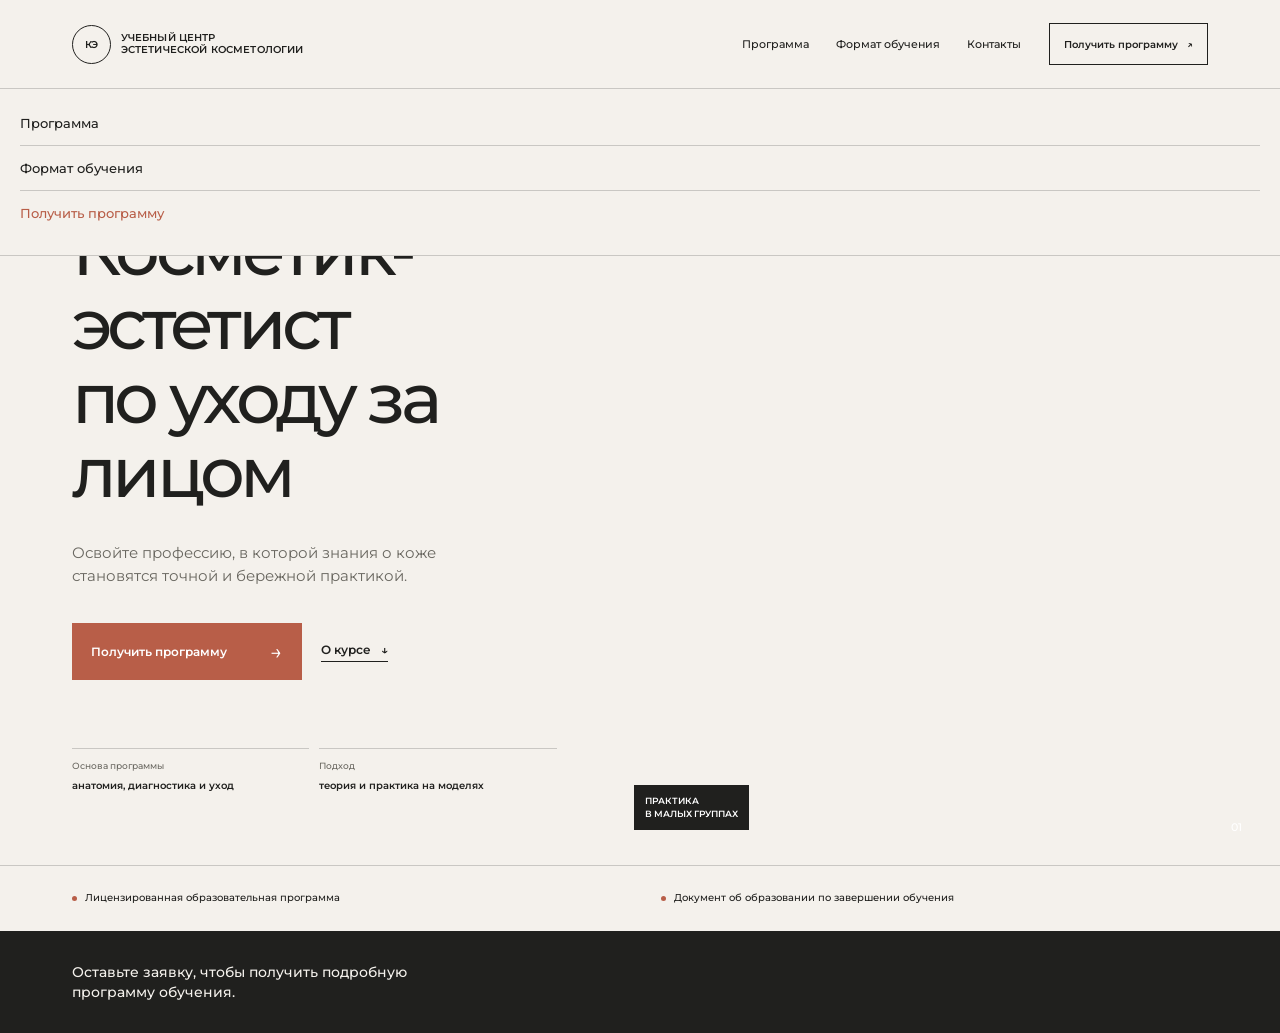
==== client-demo/index.html @ 9535ca32 "Add responsive hero concept" ====
<!doctype html>
<html lang="ru">
  <head>
    <meta charset="UTF-8">
    <meta name="viewport" content="width=device-width, initial-scale=1.0">
    <meta name="description" content="Профессиональное обучение косметиков-эстетистов по уходу за лицом.">
    <title>Косметик-эстетист — профессиональное обучение</title>
    <link rel="preconnect" href="https://fonts.googleapis.com">
    <link rel="preconnect" href="https://fonts.gstatic.com" crossorigin>
    <link href="https://fonts.googleapis.com/css2?family=Montserrat:wght@400;500;600;700&display=swap" rel="stylesheet">
    <link rel="stylesheet" href="styles.css">
    <script src="script.js" defer></script>
  </head>
  <body>
    <header class="header">
      <div class="header__inner">
        <a class="header__brand" href="#hero" aria-label="На главную">
          <span class="header__brand-mark">КЭ</span>
          <span class="header__brand-text">Учебный центр<br>эстетической косметологии</span>
        </a>
        <nav class="header__nav" aria-label="Основная навигация">
          <a class="header__nav-link" href="#program">Программа</a>
          <a class="header__nav-link" href="#format">Формат обучения</a>
          <a class="header__nav-link" href="#contact">Контакты</a>
        </nav>
        <a class="header__cta" href="#contact">Получить программу <span aria-hidden="true">↗</span></a>
        <button class="header__menu-button" type="button" aria-label="Открыть меню" aria-expanded="false">
          <span></span><span></span>
        </button>
      </div>
      <div class="header__mobile-menu" hidden>
        <a href="#program">Программа</a>
        <a href="#format">Формат обучения</a>
        <a href="#contact">Получить программу</a>
      </div>
    </header>

    <main>
      <section class="hero" id="hero">
        <div class="hero__inner">
          <div class="hero__content">
            <p class="hero__eyebrow">Профессиональное обучение</p>
            <h1 class="hero__title">Косметик-эстетист<br>по уходу за лицом</h1>
            <p class="hero__lead">Освойте профессию, в которой знания о коже становятся точной и бережной практикой.</p>
            <div class="hero__actions">
              <a class="hero__button hero__button--primary" href="#contact">Получить программу <span aria-hidden="true">→</span></a>
              <a class="hero__button hero__button--text" href="#program">О курсе <span aria-hidden="true">↓</span></a>
            </div>
            <dl class="hero__facts" id="format">
              <div class="hero__fact">
                <dt>Основа программы</dt>
                <dd>анатомия, диагностика и уход</dd>
              </div>
              <div class="hero__fact">
                <dt>Подход</dt>
                <dd>теория и практика на моделях</dd>
              </div>
            </dl>
          </div>

          <div class="hero__visual" aria-label="Практическое занятие по уходу за лицом">
            <div class="hero__visual-frame">
              <img class="hero__image" src="https://images.unsplash.com/photo-1570172619644-dfd03ed5d881?auto=format&fit=crop&w=1600&q=85" alt="Специалист проводит процедуру по уходу за лицом">
            </div>
            <p class="hero__visual-caption">Практика<br>в малых группах</p>
            <div class="hero__visual-index" aria-hidden="true">01</div>
          </div>
        </div>

        <div class="hero__footer" id="program">
          <p>Лицензированная образовательная программа</p>
          <p>Документ об образовании по завершении обучения</p>
        </div>
      </section>
    </main>

    <footer class="contact" id="contact">
      <p>Оставьте заявку, чтобы получить подробную программу обучения.</p>
    </footer>
  </body>
</html>
---- client-demo/styles.css ----
:root {
  --ink: #20201e;
  --paper: #f4f1ec;
  --accent: #b85e48;
  --line: rgba(32, 32, 30, 0.2);
  --muted: #696760;
}

* {
  box-sizing: border-box;
}

html {
  scroll-behavior: smooth;
}

body {
  min-width: 320px;
  margin: 0;
  color: var(--ink);
  background: var(--paper);
  font-family: "Montserrat", Arial, sans-serif;
  -webkit-font-smoothing: antialiased;
}

a {
  color: inherit;
  text-decoration: none;
}

.header {
  position: relative;
  z-index: 2;
  border-bottom: 1px solid var(--line);
  background: var(--paper);
}

.header__inner {
  display: flex;
  align-items: center;
  justify-content: space-between;
  min-height: 72px;
  padding: 0 20px;
}

.header__brand {
  display: inline-flex;
  align-items: center;
  gap: 10px;
}

.header__brand-mark {
  display: grid;
  width: 34px;
  height: 34px;
  place-items: center;
  border: 1px solid var(--ink);
  border-radius: 50%;
  font-size: 10px;
  font-weight: 600;
  letter-spacing: -0.06em;
}

.header__brand-text {
  font-size: 9px;
  font-weight: 600;
  line-height: 1.25;
  letter-spacing: 0.015em;
  text-transform: uppercase;
}

.header__nav,
.header__cta {
  display: none;
}

.header__menu-button {
  display: grid;
  width: 42px;
  height: 42px;
  padding: 0;
  place-content: center;
  gap: 6px;
  border: 1px solid var(--line);
  border-radius: 50%;
  color: var(--ink);
  background: transparent;
  cursor: pointer;
}

.header__menu-button span {
  display: block;
  width: 15px;
  height: 1px;
  background: currentColor;
  transition: transform 0.2s ease;
}

.header__menu-button[aria-expanded="true"] span:first-child {
  transform: translateY(3.5px) rotate(45deg);
}

.header__menu-button[aria-expanded="true"] span:last-child {
  transform: translateY(-3.5px) rotate(-45deg);
}

.header__mobile-menu {
  position: absolute;
  top: calc(100% + 1px);
  right: 0;
  left: 0;
  display: grid;
  padding: 12px 20px 20px;
  border-bottom: 1px solid var(--line);
  background: var(--paper);
}

.header__mobile-menu a {
  padding: 14px 0;
  border-bottom: 1px solid var(--line);
  font-size: 13px;
  font-weight: 500;
}

.header__mobile-menu a:last-child {
  border-bottom: 0;
  color: var(--accent);
}

.hero {
  overflow: hidden;
}

.hero__inner {
  display: flex;
  flex-direction: column;
}

.hero__content {
  padding: 50px 20px 0;
}

.hero__eyebrow {
  display: flex;
  align-items: center;
  gap: 9px;
  margin: 0 0 22px;
  color: var(--muted);
  font-size: 10px;
  font-weight: 600;
  letter-spacing: 0.06em;
  text-transform: uppercase;
}

.hero__eyebrow::before {
  width: 25px;
  height: 1px;
  background: var(--accent);
  content: "";
}

.hero__title {
  max-width: 690px;
  margin: 0;
  font-size: clamp(34px, 10vw, 67px);
  font-weight: 500;
  line-height: 1.05;
  letter-spacing: -0.065em;
}

.hero__lead {
  max-width: 410px;
  margin: 23px 0 0;
  color: var(--muted);
  font-size: 14px;
  font-weight: 400;
  line-height: 1.55;
}

.hero__actions {
  display: flex;
  flex-direction: column;
  align-items: flex-start;
  gap: 19px;
  margin-top: 29px;
}

.hero__button {
  font-size: 12px;
  font-weight: 600;
}

.hero__button--primary {
  display: inline-flex;
  align-items: center;
  justify-content: space-between;
  width: min(100%, 320px);
  min-height: 57px;
  padding: 0 19px;
  color: #fff;
  background: var(--accent);
  transition: background 0.2s ease;
}

.hero__button--primary span {
  font-size: 21px;
  font-weight: 400;
}

.hero__button--text {
  display: inline-flex;
  gap: 10px;
  padding-bottom: 4px;
  border-bottom: 1px solid var(--ink);
}

.hero__facts {
  display: grid;
  grid-template-columns: 1fr 1fr;
  gap: 10px;
  margin: 44px 0 0;
}

.hero__fact {
  padding-top: 11px;
  border-top: 1px solid var(--line);
}

.hero__fact dt {
  margin-bottom: 7px;
  color: var(--muted);
  font-size: 9px;
  font-weight: 500;
  line-height: 1.3;
}

.hero__fact dd {
  margin: 0;
  font-size: 10px;
  font-weight: 600;
  line-height: 1.45;
}

.hero__visual {
  position: relative;
  margin-top: 45px;
  padding-left: 39px;
}

.hero__visual-frame {
  height: 390px;
  overflow: hidden;
}

.hero__image {
  display: block;
  width: 100%;
  height: 100%;
  object-fit: cover;
  object-position: 58% center;
  filter: saturate(0.72) contrast(0.96);
}

.hero__visual::after {
  position: absolute;
  top: -19px;
  left: 18px;
  width: 63px;
  height: 63px;
  border: 1px solid #fff;
  border-radius: 50%;
  content: "";
}

.hero__visual-caption {
  position: absolute;
  z-index: 1;
  bottom: 17px;
  left: 0;
  margin: 0;
  padding: 10px 11px;
  color: #fff;
  background: var(--ink);
  font-size: 9px;
  font-weight: 600;
  line-height: 1.4;
  text-transform: uppercase;
}

.hero__visual-index {
  position: absolute;
  right: 19px;
  bottom: 13px;
  color: #fff;
  font-size: 11px;
  font-weight: 500;
}

.hero__footer {
  display: grid;
  gap: 10px;
  padding: 20px;
  border-top: 1px solid var(--line);
}

.hero__footer p {
  display: flex;
  align-items: flex-start;
  gap: 8px;
  margin: 0;
  font-size: 10px;
  font-weight: 500;
  line-height: 1.45;
}

.hero__footer p::before {
  display: block;
  flex: 0 0 auto;
  width: 5px;
  height: 5px;
  margin-top: 5px;
  border-radius: 50%;
  background: var(--accent);
  content: "";
}

.contact {
  padding: 24px 20px;
  color: var(--paper);
  background: var(--ink);
}

.contact p {
  max-width: 360px;
  margin: 0;
  font-size: 14px;
  font-weight: 500;
  line-height: 1.45;
}

@media (min-width: 720px) {
  .header__inner {
    min-height: 88px;
    padding: 0 42px;
  }

  .header__brand-mark {
    width: 39px;
    height: 39px;
  }

  .header__brand-text {
    font-size: 10px;
  }

  .header__nav {
    display: flex;
    gap: 27px;
    margin-left: auto;
    margin-right: 28px;
  }

  .header__nav-link {
    font-size: 11px;
    font-weight: 500;
  }

  .header__cta {
    display: inline-flex;
    gap: 9px;
    align-items: center;
    min-height: 42px;
    padding: 0 14px;
    border: 1px solid var(--ink);
    font-size: 10px;
    font-weight: 600;
  }

  .header__menu-button {
    display: none;
  }

  .hero__inner {
    display: grid;
    grid-template-columns: minmax(0, 1fr) minmax(340px, 0.92fr);
    align-items: end;
    min-height: calc(100vh - 88px - 97px);
  }

  .hero__content {
    padding: 84px 42px 60px;
  }

  .hero__lead {
    margin-top: 31px;
    font-size: 15px;
  }

  .hero__actions {
    flex-direction: row;
    align-items: center;
    margin-top: 36px;
  }

  .hero__button--primary {
    width: 230px;
  }

  .hero__facts {
    max-width: 485px;
    margin-top: 68px;
  }

  .hero__visual {
    align-self: stretch;
    margin-top: 0;
    padding-left: 0;
  }

  .hero__visual-frame {
    height: 100%;
    min-height: 610px;
  }

  .hero__visual::after {
    top: 31px;
    left: -29px;
  }

  .hero__visual-caption {
    left: -33px;
    bottom: 35px;
  }

  .hero__visual-index {
    right: 38px;
    bottom: 31px;
  }

  .hero__footer {
    grid-template-columns: 1fr 1fr;
    gap: 42px;
    padding: 25px 42px;
  }

  .contact {
    padding: 31px 42px;
  }
}

@media (min-width: 1100px) {
  .header__inner {
    padding: 0 5.6vw;
  }

  .hero__content {
    padding: 10vh 5.6vw 8vh;
  }

  .hero__title {
    font-size: clamp(58px, 5.5vw, 93px);
  }

  .hero__visual-frame {
    min-height: 690px;
  }

  .hero__footer,
  .contact {
    padding-right: 5.6vw;
    padding-left: 5.6vw;
  }
}

@media (hover: hover) {
  .header__nav-link:hover,
  .hero__button--text:hover {
    color: var(--accent);
  }

  .header__cta:hover {
    color: var(--paper);
    background: var(--ink);
  }

  .hero__button--primary:hover {
    background: #9f4836;
  }
}
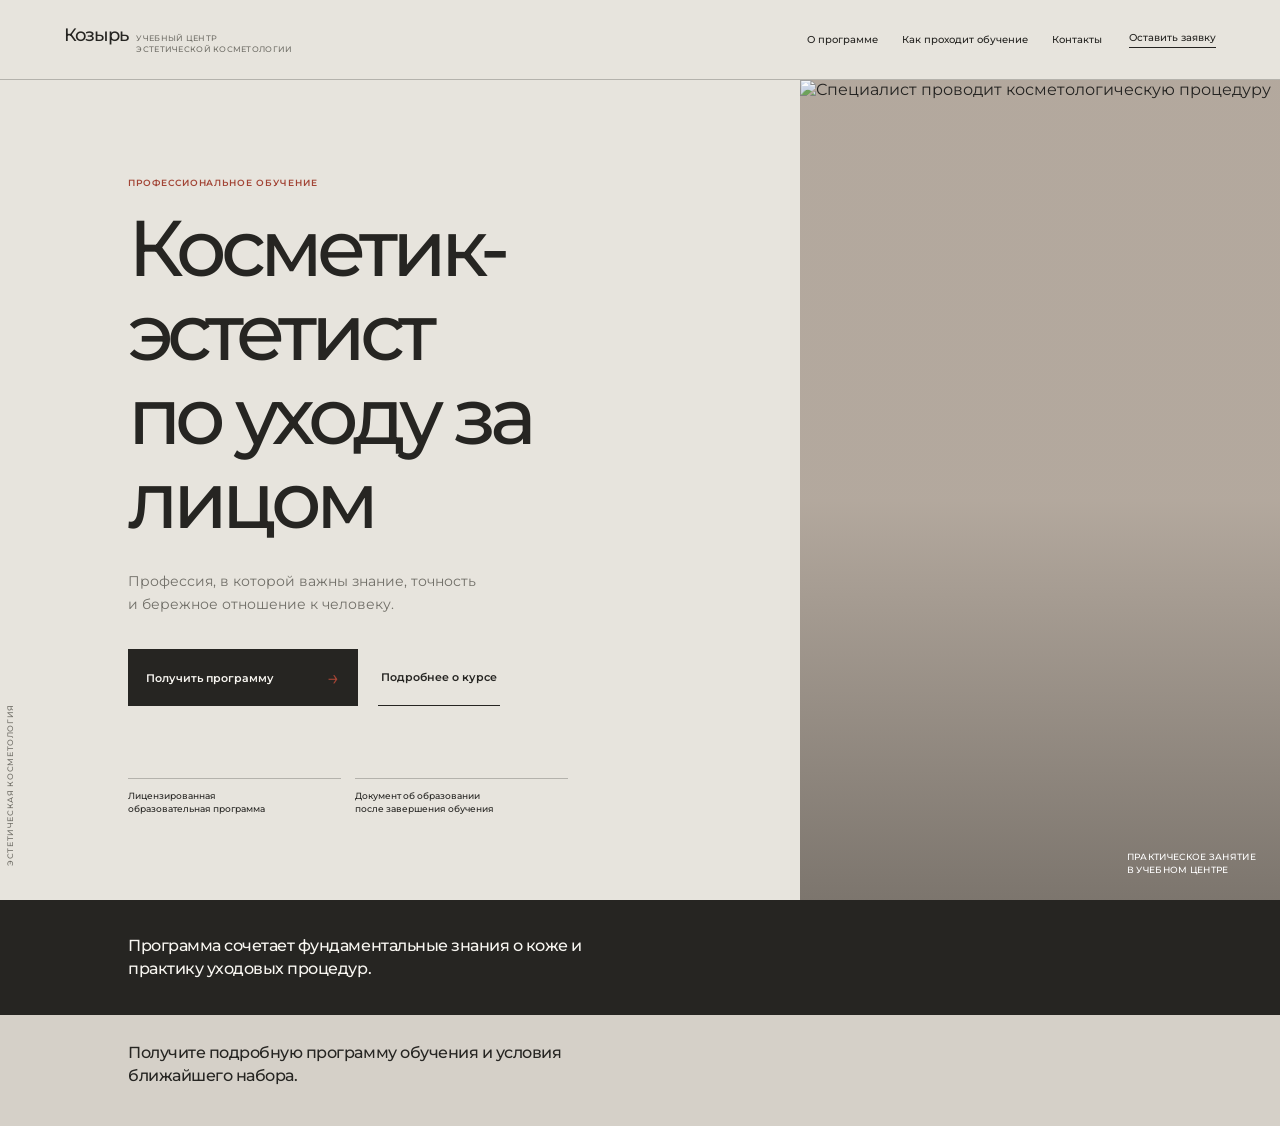
==== commit ff9f71c7: "Redesign hero concept" ====
--- a/client-demo/index.html
+++ b/client-demo/index.html
@@ -7,7 +7,7 @@
     <title>Косметик-эстетист — профессиональное обучение</title>
     <link rel="preconnect" href="https://fonts.googleapis.com">
     <link rel="preconnect" href="https://fonts.gstatic.com" crossorigin>
-    <link href="https://fonts.googleapis.com/css2?family=Montserrat:wght@400;500;600;700&display=swap" rel="stylesheet">
+    <link href="https://fonts.googleapis.com/css2?family=Montserrat:wght@400;500;600&display=swap" rel="stylesheet">
     <link rel="stylesheet" href="styles.css">
     <script src="script.js" defer></script>
   </head>
@@ -15,67 +15,56 @@
     <header class="header">
       <div class="header__inner">
         <a class="header__brand" href="#hero" aria-label="На главную">
-          <span class="header__brand-mark">КЭ</span>
-          <span class="header__brand-text">Учебный центр<br>эстетической косметологии</span>
+          <span class="header__brand-name">Козырь</span>
+          <span class="header__brand-description">Учебный центр<br>эстетической косметологии</span>
         </a>
-        <nav class="header__nav" aria-label="Основная навигация">
-          <a class="header__nav-link" href="#program">Программа</a>
-          <a class="header__nav-link" href="#format">Формат обучения</a>
-          <a class="header__nav-link" href="#contact">Контакты</a>
+        <nav class="header__navigation" aria-label="Основная навигация">
+          <a href="#program">О программе</a>
+          <a href="#format">Как проходит обучение</a>
+          <a href="#contact">Контакты</a>
         </nav>
-        <a class="header__cta" href="#contact">Получить программу <span aria-hidden="true">↗</span></a>
+        <a class="header__application-link" href="#contact">Оставить заявку</a>
         <button class="header__menu-button" type="button" aria-label="Открыть меню" aria-expanded="false">
-          <span></span><span></span>
+          <span>Меню</span>
+          <i aria-hidden="true"></i>
         </button>
       </div>
-      <div class="header__mobile-menu" hidden>
-        <a href="#program">Программа</a>
-        <a href="#format">Формат обучения</a>
-        <a href="#contact">Получить программу</a>
-      </div>
+      <nav class="header__mobile-navigation" aria-label="Мобильная навигация" hidden>
+        <a href="#program">О программе</a>
+        <a href="#format">Как проходит обучение</a>
+        <a href="#contact">Контакты</a>
+        <a class="header__mobile-application" href="#contact">Оставить заявку</a>
+      </nav>
     </header>
 
     <main>
       <section class="hero" id="hero">
-        <div class="hero__inner">
-          <div class="hero__content">
-            <p class="hero__eyebrow">Профессиональное обучение</p>
-            <h1 class="hero__title">Косметик-эстетист<br>по уходу за лицом</h1>
-            <p class="hero__lead">Освойте профессию, в которой знания о коже становятся точной и бережной практикой.</p>
-            <div class="hero__actions">
-              <a class="hero__button hero__button--primary" href="#contact">Получить программу <span aria-hidden="true">→</span></a>
-              <a class="hero__button hero__button--text" href="#program">О курсе <span aria-hidden="true">↓</span></a>
-            </div>
-            <dl class="hero__facts" id="format">
-              <div class="hero__fact">
-                <dt>Основа программы</dt>
-                <dd>анатомия, диагностика и уход</dd>
-              </div>
-              <div class="hero__fact">
-                <dt>Подход</dt>
-                <dd>теория и практика на моделях</dd>
-              </div>
-            </dl>
+        <div class="hero__photo">
+          <img src="https://images.unsplash.com/photo-1570172619644-dfd03ed5d881?auto=format&fit=crop&w=1800&q=88" alt="Специалист проводит косметологическую процедуру">
+          <p class="hero__photo-note">Практическое занятие<br>в учебном центре</p>
+        </div>
+        <div class="hero__body">
+          <p class="hero__kicker">Профессиональное обучение</p>
+          <h1 class="hero__title">Косметик-<span class="hero__mobile-break"><br></span>эстетист<br>по уходу за лицом</h1>
+          <p class="hero__description">Профессия, в которой важны знание, точность и бережное отношение к человеку.</p>
+          <div class="hero__actions">
+            <a class="hero__action hero__action--primary" href="#contact">Получить программу <span aria-hidden="true">→</span></a>
+            <a class="hero__action hero__action--secondary" href="#program">Подробнее о курсе</a>
           </div>
-
-          <div class="hero__visual" aria-label="Практическое занятие по уходу за лицом">
-            <div class="hero__visual-frame">
-              <img class="hero__image" src="https://images.unsplash.com/photo-1570172619644-dfd03ed5d881?auto=format&fit=crop&w=1600&q=85" alt="Специалист проводит процедуру по уходу за лицом">
-            </div>
-            <p class="hero__visual-caption">Практика<br>в малых группах</p>
-            <div class="hero__visual-index" aria-hidden="true">01</div>
+          <div class="hero__credentials" id="format">
+            <p>Лицензированная<br>образовательная программа</p>
+            <p>Документ об образовании<br>после завершения обучения</p>
           </div>
         </div>
-
-        <div class="hero__footer" id="program">
-          <p>Лицензированная образовательная программа</p>
-          <p>Документ об образовании по завершении обучения</p>
-        </div>
+        <div class="hero__side-note" aria-hidden="true">Эстетическая косметология</div>
       </section>
     </main>
 
+    <section class="program" id="program">
+      <p>Программа сочетает фундаментальные знания о коже и практику уходовых процедур.</p>
+    </section>
     <footer class="contact" id="contact">
-      <p>Оставьте заявку, чтобы получить подробную программу обучения.</p>
+      <p>Получите подробную программу обучения и условия ближайшего набора.</p>
     </footer>
   </body>
 </html>
--- a/client-demo/styles.css
+++ b/client-demo/styles.css
@@ -1,9 +1,10 @@
 :root {
-  --ink: #20201e;
-  --paper: #f4f1ec;
-  --accent: #b85e48;
-  --line: rgba(32, 32, 30, 0.2);
-  --muted: #696760;
+  --canvas: #e7e4dd;
+  --ink: #262522;
+  --quiet: #716f68;
+  --signal: #a24435;
+  --inverse: #f8f6f1;
+  --hairline: rgba(38, 37, 34, 0.26);
 }
 
 * {
@@ -18,7 +19,7 @@
   min-width: 320px;
   margin: 0;
   color: var(--ink);
-  background: var(--paper);
+  background: var(--canvas);
   font-family: "Montserrat", Arial, sans-serif;
   -webkit-font-smoothing: antialiased;
 }
@@ -30,460 +31,411 @@
 
 .header {
   position: relative;
-  z-index: 2;
-  border-bottom: 1px solid var(--line);
-  background: var(--paper);
+  z-index: 5;
+  background: var(--canvas);
 }
 
 .header__inner {
   display: flex;
   align-items: center;
-  justify-content: space-between;
-  min-height: 72px;
-  padding: 0 20px;
+  min-height: 70px;
+  padding: 0 18px;
+  border-bottom: 1px solid var(--hairline);
 }
 
 .header__brand {
-  display: inline-flex;
+  display: flex;
+  align-items: baseline;
+  gap: 9px;
+}
+
+.header__brand-name {
+  font-size: 18px;
+  font-weight: 500;
+  letter-spacing: -0.07em;
+}
+
+.header__brand-description {
+  display: none;
+  color: var(--quiet);
+  font-size: 8px;
+  font-weight: 500;
+  line-height: 1.35;
+  letter-spacing: 0.035em;
+  text-transform: uppercase;
+}
+
+.header__navigation,
+.header__application-link {
+  display: none;
+}
+
+.header__menu-button {
+  display: flex;
   align-items: center;
-  gap: 10px;
-}
-
-.header__brand-mark {
-  display: grid;
-  width: 34px;
-  height: 34px;
-  place-items: center;
-  border: 1px solid var(--ink);
-  border-radius: 50%;
-  font-size: 10px;
-  font-weight: 600;
-  letter-spacing: -0.06em;
-}
-
-.header__brand-text {
-  font-size: 9px;
-  font-weight: 600;
-  line-height: 1.25;
-  letter-spacing: 0.015em;
-  text-transform: uppercase;
-}
-
-.header__nav,
-.header__cta {
-  display: none;
-}
-
-.header__menu-button {
-  display: grid;
-  width: 42px;
-  height: 42px;
+  gap: 9px;
+  margin-left: auto;
   padding: 0;
-  place-content: center;
-  gap: 6px;
-  border: 1px solid var(--line);
-  border-radius: 50%;
+  border: 0;
   color: var(--ink);
   background: transparent;
+  font: inherit;
+  font-size: 10px;
+  font-weight: 500;
+  letter-spacing: 0.035em;
+  text-transform: uppercase;
   cursor: pointer;
 }
 
-.header__menu-button span {
+.header__menu-button i,
+.header__menu-button i::before {
   display: block;
-  width: 15px;
+  width: 18px;
   height: 1px;
   background: currentColor;
+  content: "";
   transition: transform 0.2s ease;
 }
 
-.header__menu-button[aria-expanded="true"] span:first-child {
-  transform: translateY(3.5px) rotate(45deg);
-}
-
-.header__menu-button[aria-expanded="true"] span:last-child {
-  transform: translateY(-3.5px) rotate(-45deg);
-}
-
-.header__mobile-menu {
+.header__menu-button i::before {
+  transform: translateY(-5px);
+}
+
+.header__menu-button[aria-expanded="true"] i {
+  transform: rotate(45deg);
+}
+
+.header__menu-button[aria-expanded="true"] i::before {
+  transform: rotate(90deg);
+}
+
+.header__mobile-navigation {
   position: absolute;
-  top: calc(100% + 1px);
+  top: 100%;
   right: 0;
   left: 0;
   display: grid;
-  padding: 12px 20px 20px;
-  border-bottom: 1px solid var(--line);
-  background: var(--paper);
-}
-
-.header__mobile-menu a {
+  padding: 13px 18px 22px;
+  border-bottom: 1px solid var(--hairline);
+  background: var(--canvas);
+}
+
+.header__mobile-navigation[hidden] {
+  display: none;
+}
+
+.header__mobile-navigation a {
   padding: 14px 0;
-  border-bottom: 1px solid var(--line);
-  font-size: 13px;
-  font-weight: 500;
-}
-
-.header__mobile-menu a:last-child {
-  border-bottom: 0;
-  color: var(--accent);
+  border-bottom: 1px solid var(--hairline);
+  font-size: 14px;
+  font-weight: 500;
+}
+
+.header__mobile-navigation .header__mobile-application {
+  margin-top: 15px;
+  padding: 16px 0;
+  border: 0;
+  color: var(--inverse);
+  background: var(--ink);
+  text-align: center;
 }
 
 .hero {
-  overflow: hidden;
-}
-
-.hero__inner {
+  position: relative;
   display: flex;
   flex-direction: column;
 }
 
-.hero__content {
-  padding: 50px 20px 0;
-}
-
-.hero__eyebrow {
-  display: flex;
-  align-items: center;
-  gap: 9px;
-  margin: 0 0 22px;
-  color: var(--muted);
-  font-size: 10px;
-  font-weight: 600;
-  letter-spacing: 0.06em;
-  text-transform: uppercase;
-}
-
-.hero__eyebrow::before {
-  width: 25px;
-  height: 1px;
-  background: var(--accent);
+.hero__photo {
+  position: relative;
+  order: 1;
+  height: 43svh;
+  min-height: 310px;
+  overflow: hidden;
+  background: #b6aba0;
+}
+
+.hero__photo::after {
+  position: absolute;
+  inset: 0;
+  background: linear-gradient(180deg, rgba(38, 37, 34, 0.02) 51%, rgba(38, 37, 34, 0.4));
   content: "";
 }
 
-.hero__title {
-  max-width: 690px;
-  margin: 0;
-  font-size: clamp(34px, 10vw, 67px);
-  font-weight: 500;
-  line-height: 1.05;
-  letter-spacing: -0.065em;
-}
-
-.hero__lead {
-  max-width: 410px;
-  margin: 23px 0 0;
-  color: var(--muted);
-  font-size: 14px;
-  font-weight: 400;
-  line-height: 1.55;
-}
-
-.hero__actions {
-  display: flex;
-  flex-direction: column;
-  align-items: flex-start;
-  gap: 19px;
-  margin-top: 29px;
-}
-
-.hero__button {
-  font-size: 12px;
-  font-weight: 600;
-}
-
-.hero__button--primary {
-  display: inline-flex;
-  align-items: center;
-  justify-content: space-between;
-  width: min(100%, 320px);
-  min-height: 57px;
-  padding: 0 19px;
-  color: #fff;
-  background: var(--accent);
-  transition: background 0.2s ease;
-}
-
-.hero__button--primary span {
-  font-size: 21px;
-  font-weight: 400;
-}
-
-.hero__button--text {
-  display: inline-flex;
-  gap: 10px;
-  padding-bottom: 4px;
-  border-bottom: 1px solid var(--ink);
-}
-
-.hero__facts {
-  display: grid;
-  grid-template-columns: 1fr 1fr;
-  gap: 10px;
-  margin: 44px 0 0;
-}
-
-.hero__fact {
-  padding-top: 11px;
-  border-top: 1px solid var(--line);
-}
-
-.hero__fact dt {
-  margin-bottom: 7px;
-  color: var(--muted);
-  font-size: 9px;
-  font-weight: 500;
-  line-height: 1.3;
-}
-
-.hero__fact dd {
-  margin: 0;
-  font-size: 10px;
-  font-weight: 600;
-  line-height: 1.45;
-}
-
-.hero__visual {
-  position: relative;
-  margin-top: 45px;
-  padding-left: 39px;
-}
-
-.hero__visual-frame {
-  height: 390px;
-  overflow: hidden;
-}
-
-.hero__image {
+.hero__photo img {
   display: block;
   width: 100%;
   height: 100%;
   object-fit: cover;
-  object-position: 58% center;
-  filter: saturate(0.72) contrast(0.96);
-}
-
-.hero__visual::after {
-  position: absolute;
-  top: -19px;
-  left: 18px;
-  width: 63px;
-  height: 63px;
-  border: 1px solid #fff;
-  border-radius: 50%;
-  content: "";
-}
-
-.hero__visual-caption {
+  object-position: 52% 50%;
+  filter: saturate(0.61) contrast(1.02);
+}
+
+.hero__photo-note {
   position: absolute;
   z-index: 1;
-  bottom: 17px;
-  left: 0;
+  bottom: 15px;
+  left: 18px;
   margin: 0;
-  padding: 10px 11px;
   color: #fff;
-  background: var(--ink);
+  font-size: 9px;
+  font-weight: 500;
+  line-height: 1.45;
+  letter-spacing: 0.035em;
+  text-transform: uppercase;
+}
+
+.hero__body {
+  position: relative;
+  order: 2;
+  padding: 35px 18px 26px;
+}
+
+.hero__kicker {
+  margin: 0 0 18px;
+  color: var(--signal);
   font-size: 9px;
   font-weight: 600;
-  line-height: 1.4;
+  letter-spacing: 0.105em;
   text-transform: uppercase;
 }
 
-.hero__visual-index {
-  position: absolute;
-  right: 19px;
-  bottom: 13px;
-  color: #fff;
+.hero__title {
+  max-width: 700px;
+  margin: 0;
+  font-size: clamp(31px, 9.7vw, 72px);
+  font-weight: 500;
+  line-height: 1.06;
+  letter-spacing: -0.076em;
+}
+
+.hero__mobile-break {
+  display: inline;
+}
+
+.hero__description {
+  max-width: 310px;
+  margin: 21px 0 0;
+  color: var(--quiet);
+  font-size: 13px;
+  font-weight: 400;
+  line-height: 1.6;
+}
+
+.hero__actions {
+  display: grid;
+  gap: 14px;
+  margin-top: 27px;
+}
+
+.hero__action {
+  display: flex;
+  align-items: center;
+  min-height: 57px;
   font-size: 11px;
-  font-weight: 500;
-}
-
-.hero__footer {
+  font-weight: 600;
+}
+
+.hero__action--primary {
+  justify-content: space-between;
+  padding: 0 18px;
+  color: var(--inverse);
+  background: var(--ink);
+}
+
+.hero__action--primary span {
+  color: var(--signal);
+  font-size: 21px;
+  font-weight: 400;
+}
+
+.hero__action--secondary {
+  justify-content: center;
+  border-bottom: 1px solid var(--ink);
+}
+
+.hero__credentials {
   display: grid;
-  gap: 10px;
-  padding: 20px;
-  border-top: 1px solid var(--line);
-}
-
-.hero__footer p {
-  display: flex;
-  align-items: flex-start;
-  gap: 8px;
+  grid-template-columns: 1fr 1fr;
+  gap: 14px;
+  margin-top: 37px;
+}
+
+.hero__credentials p {
   margin: 0;
-  font-size: 10px;
+  padding-top: 10px;
+  border-top: 1px solid var(--hairline);
+  font-size: 9px;
   font-weight: 500;
   line-height: 1.45;
 }
 
-.hero__footer p::before {
-  display: block;
-  flex: 0 0 auto;
-  width: 5px;
-  height: 5px;
-  margin-top: 5px;
-  border-radius: 50%;
-  background: var(--accent);
-  content: "";
+.hero__side-note {
+  display: none;
+}
+
+.program {
+  padding: 35px 18px;
+  color: var(--inverse);
+  background: var(--ink);
+}
+
+.program p,
+.contact p {
+  max-width: 470px;
+  margin: 0;
+  font-size: 16px;
+  font-weight: 500;
+  line-height: 1.42;
+  letter-spacing: -0.03em;
 }
 
 .contact {
-  padding: 24px 20px;
-  color: var(--paper);
-  background: var(--ink);
-}
-
-.contact p {
-  max-width: 360px;
-  margin: 0;
-  font-size: 14px;
-  font-weight: 500;
-  line-height: 1.45;
+  padding: 27px 18px 38px;
+  color: var(--ink);
+  background: #d5d0c8;
 }
 
 @media (min-width: 720px) {
   .header__inner {
-    min-height: 88px;
-    padding: 0 42px;
-  }
-
-  .header__brand-mark {
-    width: 39px;
-    height: 39px;
-  }
-
-  .header__brand-text {
+    min-height: 80px;
+    padding: 0 38px;
+  }
+
+  .header__brand-description {
+    display: block;
+  }
+
+  .header__navigation {
+    display: flex;
+    gap: 24px;
+    margin-left: auto;
+    margin-right: 27px;
+  }
+
+  .header__navigation a,
+  .header__application-link {
     font-size: 10px;
-  }
-
-  .header__nav {
-    display: flex;
-    gap: 27px;
-    margin-left: auto;
-    margin-right: 28px;
-  }
-
-  .header__nav-link {
-    font-size: 11px;
     font-weight: 500;
   }
 
-  .header__cta {
+  .header__application-link {
     display: inline-flex;
-    gap: 9px;
-    align-items: center;
-    min-height: 42px;
-    padding: 0 14px;
-    border: 1px solid var(--ink);
-    font-size: 10px;
-    font-weight: 600;
+    padding-bottom: 3px;
+    border-bottom: 1px solid var(--ink);
   }
 
   .header__menu-button {
     display: none;
   }
 
-  .hero__inner {
+  .hero {
     display: grid;
-    grid-template-columns: minmax(0, 1fr) minmax(340px, 0.92fr);
-    align-items: end;
-    min-height: calc(100vh - 88px - 97px);
-  }
-
-  .hero__content {
-    padding: 84px 42px 60px;
-  }
-
-  .hero__lead {
-    margin-top: 31px;
-    font-size: 15px;
+    grid-template-columns: 1.15fr 0.85fr;
+    min-height: calc(100vh - 80px);
+  }
+
+  .hero__photo {
+    order: 2;
+    height: auto;
+    min-height: 650px;
+  }
+
+  .hero__photo-note {
+    right: 24px;
+    bottom: 24px;
+    left: auto;
+  }
+
+  .hero__body {
+    order: 1;
+    display: flex;
+    flex-direction: column;
+    justify-content: center;
+    padding: 70px 52px 58px;
+  }
+
+  .hero__title {
+    font-size: clamp(47px, 6.2vw, 90px);
+  }
+
+  .hero__mobile-break {
+    display: none;
+  }
+
+  .hero__description {
+    max-width: 355px;
+    margin-top: 28px;
+    font-size: 14px;
   }
 
   .hero__actions {
-    flex-direction: row;
-    align-items: center;
-    margin-top: 36px;
-  }
-
-  .hero__button--primary {
-    width: 230px;
-  }
-
-  .hero__facts {
-    max-width: 485px;
-    margin-top: 68px;
-  }
-
-  .hero__visual {
-    align-self: stretch;
-    margin-top: 0;
-    padding-left: 0;
-  }
-
-  .hero__visual-frame {
-    height: 100%;
-    min-height: 610px;
-  }
-
-  .hero__visual::after {
-    top: 31px;
-    left: -29px;
-  }
-
-  .hero__visual-caption {
-    left: -33px;
-    bottom: 35px;
-  }
-
-  .hero__visual-index {
-    right: 38px;
-    bottom: 31px;
-  }
-
-  .hero__footer {
-    grid-template-columns: 1fr 1fr;
-    gap: 42px;
-    padding: 25px 42px;
-  }
-
+    grid-template-columns: 230px max-content;
+    align-items: stretch;
+    gap: 20px;
+    margin-top: 34px;
+  }
+
+  .hero__action--secondary {
+    padding: 0 3px;
+  }
+
+  .hero__credentials {
+    max-width: 440px;
+    margin-top: 72px;
+  }
+
+  .hero__side-note {
+    position: absolute;
+    bottom: 34px;
+    left: 15px;
+    display: block;
+    color: var(--quiet);
+    font-size: 8px;
+    font-weight: 500;
+    letter-spacing: 0.08em;
+    text-transform: uppercase;
+    transform: rotate(-90deg);
+    transform-origin: left bottom;
+  }
+
+  .program,
   .contact {
-    padding: 31px 42px;
-  }
-}
-
-@media (min-width: 1100px) {
+    padding-right: 52px;
+    padding-left: 52px;
+  }
+}
+
+@media (min-width: 1180px) {
   .header__inner {
-    padding: 0 5.6vw;
-  }
-
-  .hero__content {
-    padding: 10vh 5.6vw 8vh;
-  }
-
-  .hero__title {
-    font-size: clamp(58px, 5.5vw, 93px);
-  }
-
-  .hero__visual-frame {
-    min-height: 690px;
-  }
-
-  .hero__footer,
+    padding-right: 5vw;
+    padding-left: 5vw;
+  }
+
+  .hero {
+    grid-template-columns: 1.25fr 0.75fr;
+  }
+
+  .hero__body {
+    padding-right: 7vw;
+    padding-left: 10vw;
+  }
+
+  .program,
   .contact {
-    padding-right: 5.6vw;
-    padding-left: 5.6vw;
+    padding-right: 10vw;
+    padding-left: 10vw;
   }
 }
 
 @media (hover: hover) {
-  .header__nav-link:hover,
-  .hero__button--text:hover {
-    color: var(--accent);
-  }
-
-  .header__cta:hover {
-    color: var(--paper);
-    background: var(--ink);
-  }
-
-  .hero__button--primary:hover {
-    background: #9f4836;
-  }
-}
+  .header__navigation a:hover,
+  .header__application-link:hover,
+  .hero__action--secondary:hover {
+    color: var(--signal);
+  }
+
+  .hero__action--primary:hover {
+    background: var(--signal);
+  }
+}
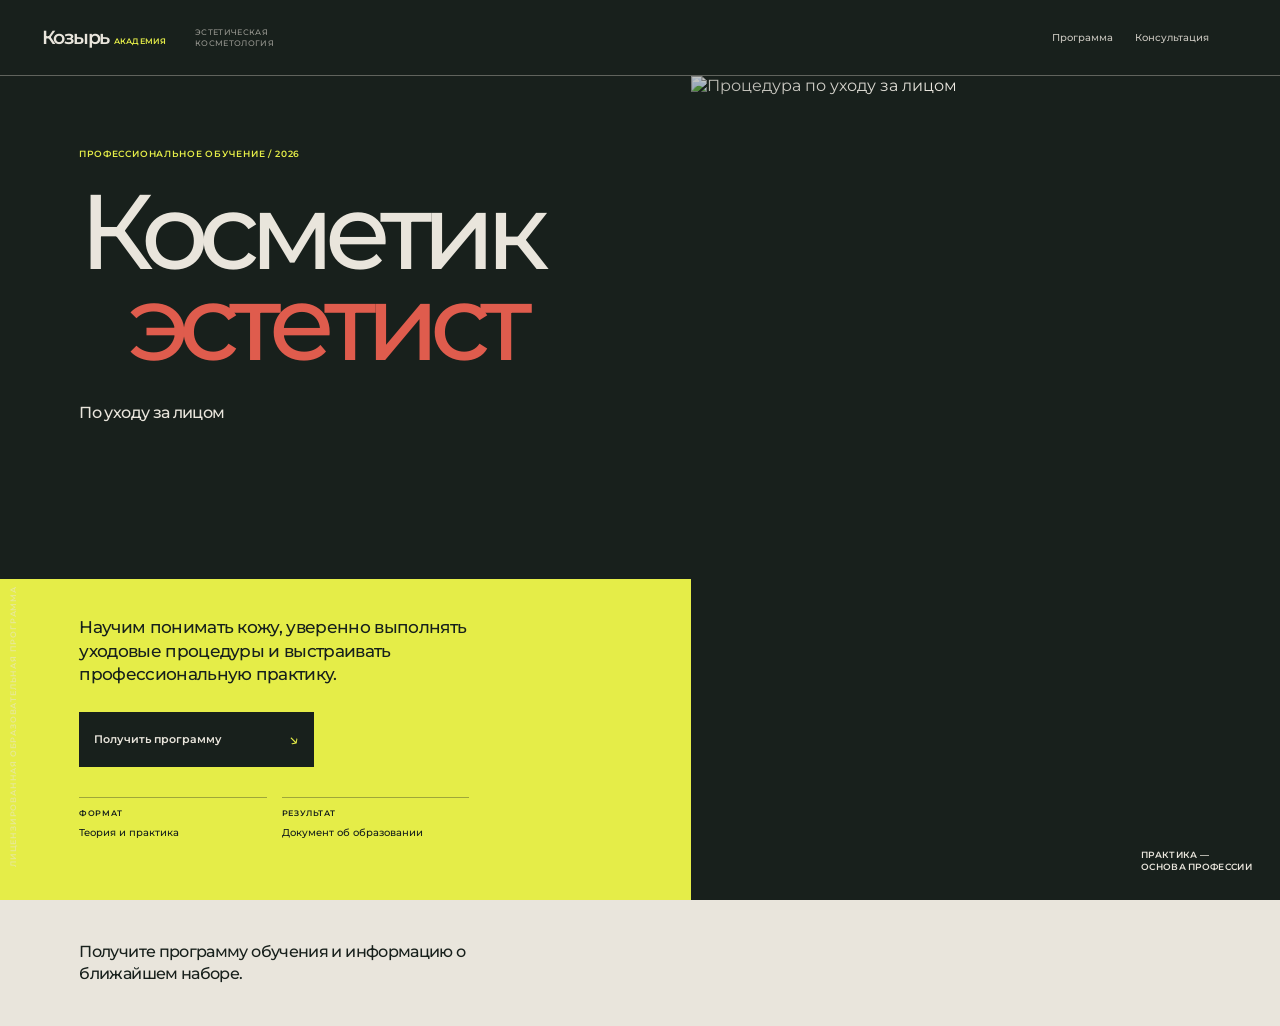
==== commit 841e42fe: "Rebuild hero from scratch" ====
--- a/client-demo/index.html
+++ b/client-demo/index.html
@@ -4,7 +4,7 @@
     <meta charset="UTF-8">
     <meta name="viewport" content="width=device-width, initial-scale=1.0">
     <meta name="description" content="Профессиональное обучение косметиков-эстетистов по уходу за лицом.">
-    <title>Косметик-эстетист — профессиональное обучение</title>
+    <title>Косметик-эстетист — учебный центр</title>
     <link rel="preconnect" href="https://fonts.googleapis.com">
     <link rel="preconnect" href="https://fonts.gstatic.com" crossorigin>
     <link href="https://fonts.googleapis.com/css2?family=Montserrat:wght@400;500;600&display=swap" rel="stylesheet">
@@ -12,59 +12,57 @@
     <script src="script.js" defer></script>
   </head>
   <body>
-    <header class="header">
-      <div class="header__inner">
-        <a class="header__brand" href="#hero" aria-label="На главную">
-          <span class="header__brand-name">Козырь</span>
-          <span class="header__brand-description">Учебный центр<br>эстетической косметологии</span>
-        </a>
+    <section class="hero" id="hero">
+      <header class="header">
+        <a class="header__logo" href="#hero">Козырь<span>академия</span></a>
+        <p class="header__descriptor">Эстетическая<br>косметология</p>
         <nav class="header__navigation" aria-label="Основная навигация">
-          <a href="#program">О программе</a>
-          <a href="#format">Как проходит обучение</a>
-          <a href="#contact">Контакты</a>
+          <a href="#program">Программа</a>
+          <a href="#contact">Консультация</a>
         </nav>
-        <a class="header__application-link" href="#contact">Оставить заявку</a>
         <button class="header__menu-button" type="button" aria-label="Открыть меню" aria-expanded="false">
           <span>Меню</span>
           <i aria-hidden="true"></i>
         </button>
+      </header>
+      <nav class="mobile-menu" aria-label="Мобильная навигация" hidden>
+        <a href="#program">Программа обучения</a>
+        <a href="#benefits">О профессии</a>
+        <a href="#contact">Получить консультацию</a>
+      </nav>
+
+      <div class="hero__layout">
+        <div class="hero__introduction">
+          <p class="hero__label">Профессиональное обучение / 2026</p>
+          <h1 class="hero__title">Косметик<br><em>эстетист</em></h1>
+          <p class="hero__specialty">По уходу за лицом</p>
+        </div>
+
+        <div class="hero__artwork">
+          <img src="https://images.unsplash.com/photo-1570172619644-dfd03ed5d881?auto=format&fit=crop&w=1800&q=90" alt="Процедура по уходу за лицом">
+          <p class="hero__artwork-caption">Практика —<br>основа профессии</p>
+        </div>
+
+        <div class="hero__information" id="benefits">
+          <p class="hero__statement">Научим понимать кожу, уверенно выполнять уходовые процедуры и выстраивать профессиональную практику.</p>
+          <a class="hero__application" href="#contact">Получить программу <span aria-hidden="true">↘</span></a>
+          <dl class="hero__details" id="program">
+            <div>
+              <dt>Формат</dt>
+              <dd>Теория и практика</dd>
+            </div>
+            <div>
+              <dt>Результат</dt>
+              <dd>Документ об образовании</dd>
+            </div>
+          </dl>
+        </div>
       </div>
-      <nav class="header__mobile-navigation" aria-label="Мобильная навигация" hidden>
-        <a href="#program">О программе</a>
-        <a href="#format">Как проходит обучение</a>
-        <a href="#contact">Контакты</a>
-        <a class="header__mobile-application" href="#contact">Оставить заявку</a>
-      </nav>
-    </header>
+      <p class="hero__vertical-note">Лицензированная образовательная программа</p>
+    </section>
 
-    <main>
-      <section class="hero" id="hero">
-        <div class="hero__photo">
-          <img src="https://images.unsplash.com/photo-1570172619644-dfd03ed5d881?auto=format&fit=crop&w=1800&q=88" alt="Специалист проводит косметологическую процедуру">
-          <p class="hero__photo-note">Практическое занятие<br>в учебном центре</p>
-        </div>
-        <div class="hero__body">
-          <p class="hero__kicker">Профессиональное обучение</p>
-          <h1 class="hero__title">Косметик-<span class="hero__mobile-break"><br></span>эстетист<br>по уходу за лицом</h1>
-          <p class="hero__description">Профессия, в которой важны знание, точность и бережное отношение к человеку.</p>
-          <div class="hero__actions">
-            <a class="hero__action hero__action--primary" href="#contact">Получить программу <span aria-hidden="true">→</span></a>
-            <a class="hero__action hero__action--secondary" href="#program">Подробнее о курсе</a>
-          </div>
-          <div class="hero__credentials" id="format">
-            <p>Лицензированная<br>образовательная программа</p>
-            <p>Документ об образовании<br>после завершения обучения</p>
-          </div>
-        </div>
-        <div class="hero__side-note" aria-hidden="true">Эстетическая косметология</div>
-      </section>
-    </main>
-
-    <section class="program" id="program">
-      <p>Программа сочетает фундаментальные знания о коже и практику уходовых процедур.</p>
-    </section>
     <footer class="contact" id="contact">
-      <p>Получите подробную программу обучения и условия ближайшего набора.</p>
+      <p>Получите программу обучения и информацию о ближайшем наборе.</p>
     </footer>
   </body>
 </html>
--- a/client-demo/styles.css
+++ b/client-demo/styles.css
@@ -1,10 +1,9 @@
 :root {
-  --canvas: #e7e4dd;
-  --ink: #262522;
-  --quiet: #716f68;
-  --signal: #a24435;
-  --inverse: #f8f6f1;
-  --hairline: rgba(38, 37, 34, 0.26);
+  --night: #18201c;
+  --paper: #e9e5dc;
+  --acid: #e5ed48;
+  --rose: #df5c4d;
+  --ink: #17201c;
 }
 
 * {
@@ -18,8 +17,8 @@
 body {
   min-width: 320px;
   margin: 0;
-  color: var(--ink);
-  background: var(--canvas);
+  color: var(--night);
+  background: var(--paper);
   font-family: "Montserrat", Arial, sans-serif;
   -webkit-font-smoothing: antialiased;
 }
@@ -29,70 +28,66 @@
   text-decoration: none;
 }
 
+.hero {
+  position: relative;
+  min-height: 100svh;
+  overflow: hidden;
+  color: var(--paper);
+  background: var(--night);
+}
+
 .header {
   position: relative;
-  z-index: 5;
-  background: var(--canvas);
-}
-
-.header__inner {
-  display: flex;
+  z-index: 3;
+  display: grid;
+  grid-template-columns: 1fr auto;
   align-items: center;
-  min-height: 70px;
+  min-height: 67px;
   padding: 0 18px;
-  border-bottom: 1px solid var(--hairline);
-}
-
-.header__brand {
-  display: flex;
-  align-items: baseline;
-  gap: 9px;
-}
-
-.header__brand-name {
-  font-size: 18px;
-  font-weight: 500;
-  letter-spacing: -0.07em;
-}
-
-.header__brand-description {
-  display: none;
-  color: var(--quiet);
+  border-bottom: 1px solid rgba(233, 229, 220, 0.34);
+}
+
+.header__logo {
+  font-size: 19px;
+  font-weight: 600;
+  letter-spacing: -0.08em;
+}
+
+.header__logo span {
+  margin-left: 5px;
+  color: var(--acid);
   font-size: 8px;
-  font-weight: 500;
-  line-height: 1.35;
-  letter-spacing: 0.035em;
+  font-weight: 600;
+  letter-spacing: 0.02em;
   text-transform: uppercase;
 }
 
-.header__navigation,
-.header__application-link {
+.header__descriptor,
+.header__navigation {
   display: none;
 }
 
 .header__menu-button {
   display: flex;
   align-items: center;
-  gap: 9px;
-  margin-left: auto;
+  gap: 8px;
   padding: 0;
   border: 0;
-  color: var(--ink);
-  background: transparent;
+  color: var(--paper);
+  background: none;
   font: inherit;
-  font-size: 10px;
-  font-weight: 500;
-  letter-spacing: 0.035em;
+  font-size: 9px;
+  font-weight: 600;
+  letter-spacing: 0.09em;
   text-transform: uppercase;
-  cursor: pointer;
 }
 
 .header__menu-button i,
 .header__menu-button i::before {
   display: block;
-  width: 18px;
+  width: 16px;
   height: 1px;
-  background: currentColor;
+  background: var(--acid);
   content: "";
   transition: transform 0.2s ease;
 }
@@ -109,333 +104,308 @@
   transform: rotate(90deg);
 }
 
-.header__mobile-navigation {
+.mobile-menu {
   position: absolute;
-  top: 100%;
+  z-index: 2;
+  top: 67px;
   right: 0;
   left: 0;
-  display: grid;
-  padding: 13px 18px 22px;
-  border-bottom: 1px solid var(--hairline);
-  background: var(--canvas);
-}
-
-.header__mobile-navigation[hidden] {
+  padding: 18px;
+  background: var(--acid);
+}
+
+.mobile-menu[hidden] {
   display: none;
 }
 
-.header__mobile-navigation a {
+.mobile-menu a {
+  display: block;
   padding: 14px 0;
-  border-bottom: 1px solid var(--hairline);
+  border-bottom: 1px solid rgba(24, 32, 28, 0.32);
+  font-size: 13px;
+  font-weight: 600;
+}
+
+.mobile-menu a:last-child {
+  border: 0;
+}
+
+.hero__layout {
+  display: flex;
+  flex-direction: column;
+}
+
+.hero__introduction {
+  position: relative;
+  z-index: 1;
+  padding: 42px 18px 27px;
+}
+
+.hero__label {
+  margin: 0 0 27px;
+  color: var(--acid);
+  font-size: 9px;
+  font-weight: 600;
+  letter-spacing: 0.09em;
+  text-transform: uppercase;
+}
+
+.hero__title {
+  margin: 0;
+  font-size: clamp(48px, 15vw, 78px);
+  font-weight: 500;
+  line-height: 0.86;
+  letter-spacing: -0.095em;
+}
+
+.hero__title em {
+  display: block;
+  margin-left: 0.46em;
+  color: var(--rose);
+  font-style: normal;
+}
+
+.hero__specialty {
+  margin: 25px 0 0;
   font-size: 14px;
   font-weight: 500;
-}
-
-.header__mobile-navigation .header__mobile-application {
-  margin-top: 15px;
-  padding: 16px 0;
-  border: 0;
-  color: var(--inverse);
-  background: var(--ink);
-  text-align: center;
-}
-
-.hero {
+  letter-spacing: -0.04em;
+}
+
+.hero__artwork {
   position: relative;
-  display: flex;
-  flex-direction: column;
-}
-
-.hero__photo {
-  position: relative;
-  order: 1;
-  height: 43svh;
-  min-height: 310px;
+  height: 267px;
+  margin-left: 13.5vw;
   overflow: hidden;
-  background: #b6aba0;
-}
-
-.hero__photo::after {
+}
+
+.hero__artwork::after {
   position: absolute;
   inset: 0;
-  background: linear-gradient(180deg, rgba(38, 37, 34, 0.02) 51%, rgba(38, 37, 34, 0.4));
+  background: linear-gradient(90deg, rgba(24, 32, 28, 0.28), transparent 50%);
   content: "";
 }
 
-.hero__photo img {
+.hero__artwork img {
   display: block;
   width: 100%;
   height: 100%;
   object-fit: cover;
-  object-position: 52% 50%;
-  filter: saturate(0.61) contrast(1.02);
-}
-
-.hero__photo-note {
+  object-position: center;
+  filter: saturate(0.82) contrast(1.1);
+}
+
+.hero__artwork-caption {
   position: absolute;
   z-index: 1;
-  bottom: 15px;
-  left: 18px;
-  margin: 0;
-  color: #fff;
+  bottom: 13px;
+  left: 14px;
+  margin: 0;
   font-size: 9px;
-  font-weight: 500;
-  line-height: 1.45;
+  font-weight: 600;
+  line-height: 1.4;
   letter-spacing: 0.035em;
   text-transform: uppercase;
 }
 
-.hero__body {
+.hero__information {
   position: relative;
-  order: 2;
-  padding: 35px 18px 26px;
-}
-
-.hero__kicker {
-  margin: 0 0 18px;
-  color: var(--signal);
-  font-size: 9px;
-  font-weight: 600;
-  letter-spacing: 0.105em;
-  text-transform: uppercase;
-}
-
-.hero__title {
-  max-width: 700px;
-  margin: 0;
-  font-size: clamp(31px, 9.7vw, 72px);
+  padding: 28px 18px 25px;
+  color: var(--ink);
+  background: var(--acid);
+}
+
+.hero__statement {
+  max-width: 370px;
+  margin: 0;
+  font-size: 15px;
   font-weight: 500;
-  line-height: 1.06;
-  letter-spacing: -0.076em;
-}
-
-.hero__mobile-break {
-  display: inline;
-}
-
-.hero__description {
-  max-width: 310px;
-  margin: 21px 0 0;
-  color: var(--quiet);
-  font-size: 13px;
-  font-weight: 400;
-  line-height: 1.6;
-}
-
-.hero__actions {
-  display: grid;
-  gap: 14px;
-  margin-top: 27px;
-}
-
-.hero__action {
+  line-height: 1.39;
+  letter-spacing: -0.04em;
+}
+
+.hero__application {
   display: flex;
   align-items: center;
-  min-height: 57px;
+  justify-content: space-between;
+  min-height: 55px;
+  margin-top: 25px;
+  padding: 0 15px;
+  color: var(--paper);
+  background: var(--night);
   font-size: 11px;
   font-weight: 600;
 }
 
-.hero__action--primary {
-  justify-content: space-between;
-  padding: 0 18px;
-  color: var(--inverse);
-  background: var(--ink);
-}
-
-.hero__action--primary span {
-  color: var(--signal);
-  font-size: 21px;
+.hero__application span {
+  color: var(--acid);
+  font-size: 19px;
   font-weight: 400;
 }
 
-.hero__action--secondary {
-  justify-content: center;
-  border-bottom: 1px solid var(--ink);
-}
-
-.hero__credentials {
+.hero__details {
   display: grid;
   grid-template-columns: 1fr 1fr;
-  gap: 14px;
-  margin-top: 37px;
-}
-
-.hero__credentials p {
-  margin: 0;
+  gap: 15px;
+  margin: 31px 0 0;
+}
+
+.hero__details div {
   padding-top: 10px;
-  border-top: 1px solid var(--hairline);
-  font-size: 9px;
+  border-top: 1px solid rgba(24, 32, 28, 0.34);
+}
+
+.hero__details dt {
+  margin-bottom: 8px;
+  font-size: 8px;
+  font-weight: 600;
+  letter-spacing: 0.07em;
+  text-transform: uppercase;
+}
+
+.hero__details dd {
+  margin: 0;
+  font-size: 10px;
   font-weight: 500;
-  line-height: 1.45;
-}
-
-.hero__side-note {
+  line-height: 1.4;
+}
+
+.hero__vertical-note {
   display: none;
 }
 
-.program {
-  padding: 35px 18px;
-  color: var(--inverse);
-  background: var(--ink);
-}
-
-.program p,
+.contact {
+  padding: 32px 18px;
+  background: var(--paper);
+}
+
 .contact p {
-  max-width: 470px;
+  max-width: 400px;
   margin: 0;
   font-size: 16px;
   font-weight: 500;
-  line-height: 1.42;
-  letter-spacing: -0.03em;
-}
-
-.contact {
-  padding: 27px 18px 38px;
-  color: var(--ink);
-  background: #d5d0c8;
-}
-
-@media (min-width: 720px) {
-  .header__inner {
-    min-height: 80px;
-    padding: 0 38px;
-  }
-
-  .header__brand-description {
+  line-height: 1.38;
+  letter-spacing: -0.04em;
+}
+
+@media (min-width: 740px) {
+  .header {
+    grid-template-columns: max-content 1fr max-content max-content;
+    gap: 29px;
+    min-height: 76px;
+    padding: 0 42px;
+  }
+
+  .header__descriptor {
     display: block;
+    margin: 0;
+    color: rgba(233, 229, 220, 0.6);
+    font-size: 8px;
+    font-weight: 500;
+    line-height: 1.35;
+    letter-spacing: 0.04em;
+    text-transform: uppercase;
   }
 
   .header__navigation {
     display: flex;
-    gap: 24px;
-    margin-left: auto;
-    margin-right: 27px;
-  }
-
-  .header__navigation a,
-  .header__application-link {
+    gap: 22px;
+    justify-content: flex-end;
+  }
+
+  .header__navigation a {
+    color: rgba(233, 229, 220, 0.83);
     font-size: 10px;
     font-weight: 500;
   }
 
-  .header__application-link {
-    display: inline-flex;
-    padding-bottom: 3px;
-    border-bottom: 1px solid var(--ink);
-  }
-
-  .header__menu-button {
+  .header__menu-button,
+  .mobile-menu {
     display: none;
   }
 
-  .hero {
+  .hero__layout {
     display: grid;
-    grid-template-columns: 1.15fr 0.85fr;
-    min-height: calc(100vh - 80px);
-  }
-
-  .hero__photo {
-    order: 2;
+    grid-template-columns: 1.08fr 0.92fr;
+    grid-template-rows: minmax(355px, 0.94fr) minmax(255px, 0.6fr);
+    min-height: calc(100svh - 76px);
+  }
+
+  .hero__introduction {
+    padding: clamp(54px, 8vh, 109px) 6.2vw 42px;
+  }
+
+  .hero__title {
+    font-size: clamp(66px, 8.3vw, 134px);
+  }
+
+  .hero__specialty {
+    margin-top: 34px;
+    font-size: 16px;
+  }
+
+  .hero__artwork {
+    grid-row: span 2;
     height: auto;
-    min-height: 650px;
-  }
-
-  .hero__photo-note {
-    right: 24px;
-    bottom: 24px;
+    margin-left: 0;
+  }
+
+  .hero__artwork img {
+    object-position: 55% center;
+  }
+
+  .hero__artwork-caption {
+    right: 28px;
+    bottom: 26px;
     left: auto;
   }
 
-  .hero__body {
-    order: 1;
-    display: flex;
-    flex-direction: column;
-    justify-content: center;
-    padding: 70px 52px 58px;
-  }
-
-  .hero__title {
-    font-size: clamp(47px, 6.2vw, 90px);
-  }
-
-  .hero__mobile-break {
-    display: none;
-  }
-
-  .hero__description {
-    max-width: 355px;
-    margin-top: 28px;
-    font-size: 14px;
-  }
-
-  .hero__actions {
-    grid-template-columns: 230px max-content;
-    align-items: stretch;
-    gap: 20px;
-    margin-top: 34px;
-  }
-
-  .hero__action--secondary {
-    padding: 0 3px;
-  }
-
-  .hero__credentials {
-    max-width: 440px;
-    margin-top: 72px;
-  }
-
-  .hero__side-note {
+  .hero__information {
+    padding: 37px 6.2vw 36px;
+  }
+
+  .hero__statement {
+    max-width: 390px;
+    font-size: 17px;
+  }
+
+  .hero__application {
+    width: 235px;
+    margin-top: 25px;
+  }
+
+  .hero__details {
+    max-width: 390px;
+    margin-top: 30px;
+  }
+
+  .hero__vertical-note {
     position: absolute;
-    bottom: 34px;
-    left: 15px;
+    bottom: 33px;
+    left: 18px;
     display: block;
-    color: var(--quiet);
+    margin: 0;
+    color: rgba(233, 229, 220, 0.52);
     font-size: 8px;
-    font-weight: 500;
-    letter-spacing: 0.08em;
+    font-weight: 600;
+    letter-spacing: 0.1em;
     text-transform: uppercase;
     transform: rotate(-90deg);
     transform-origin: left bottom;
   }
 
-  .program,
   .contact {
-    padding-right: 52px;
-    padding-left: 52px;
-  }
-}
-
-@media (min-width: 1180px) {
-  .header__inner {
-    padding-right: 5vw;
-    padding-left: 5vw;
-  }
-
-  .hero {
-    grid-template-columns: 1.25fr 0.75fr;
-  }
-
-  .hero__body {
-    padding-right: 7vw;
-    padding-left: 10vw;
-  }
-
-  .program,
-  .contact {
-    padding-right: 10vw;
-    padding-left: 10vw;
+    padding: 41px 6.2vw;
   }
 }
 
 @media (hover: hover) {
-  .header__navigation a:hover,
-  .header__application-link:hover,
-  .hero__action--secondary:hover {
-    color: var(--signal);
-  }
-
-  .hero__action--primary:hover {
-    background: var(--signal);
-  }
-}
+  .header__navigation a:hover {
+    color: var(--acid);
+  }
+
+  .hero__application:hover {
+    color: var(--night);
+    background: var(--paper);
+  }
+}
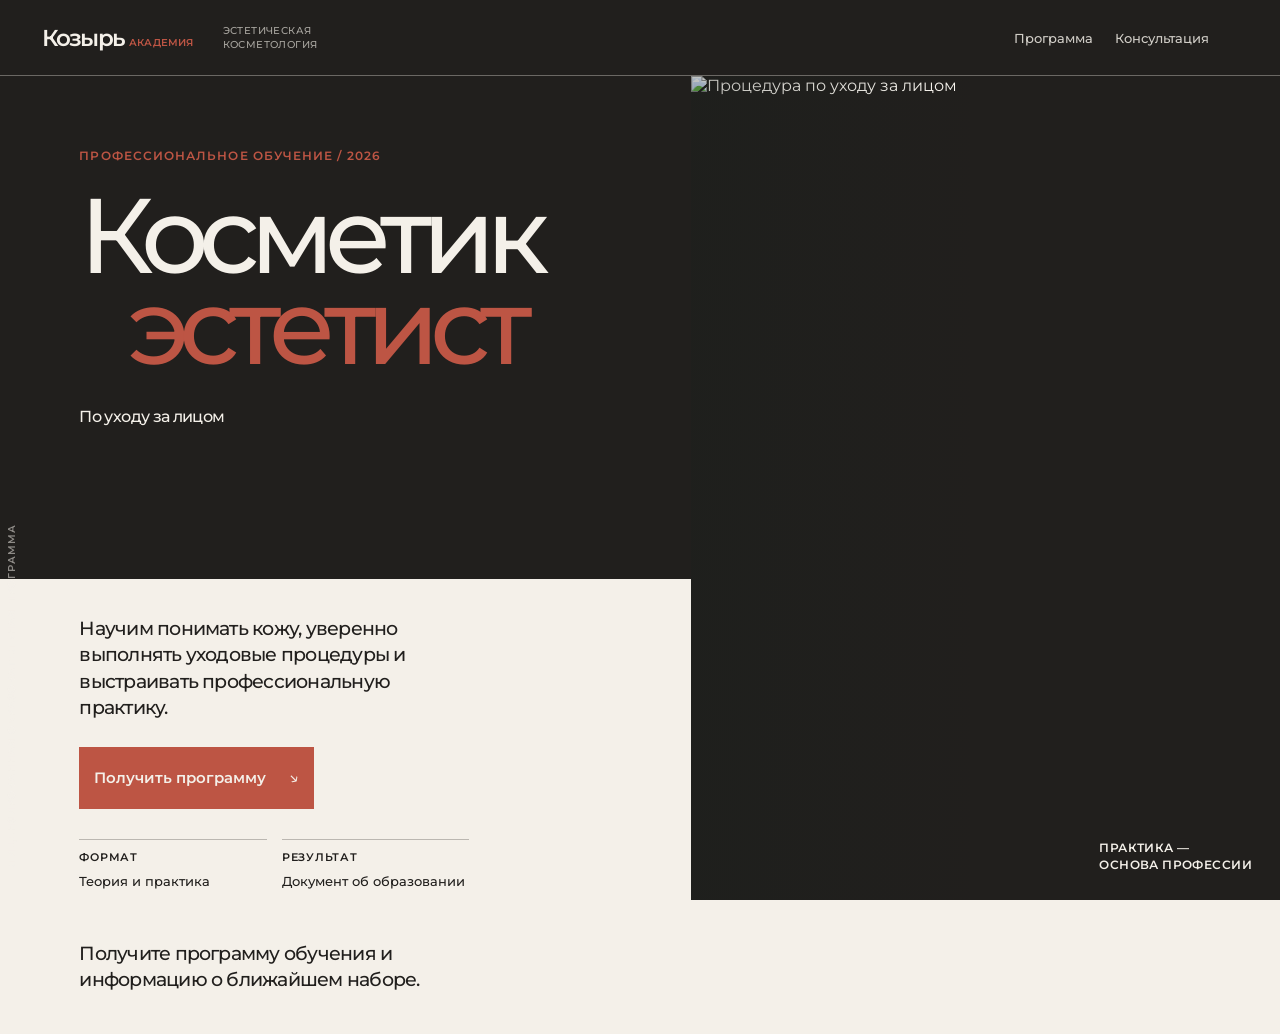
==== commit 71f22a81: "Unify hero color system" ====
--- a/client-demo/index.html
+++ b/client-demo/index.html
@@ -22,7 +22,7 @@
         </nav>
         <button class="header__menu-button" type="button" aria-label="Открыть меню" aria-expanded="false">
           <span>Меню</span>
-          <i aria-hidden="true"></i>
+          <i aria-hidden="true"><b></b><b></b><b></b></i>
         </button>
       </header>
       <nav class="mobile-menu" aria-label="Мобильная навигация" hidden>
--- a/client-demo/styles.css
+++ b/client-demo/styles.css
@@ -1,9 +1,11 @@
 :root {
-  --night: #18201c;
-  --paper: #e9e5dc;
-  --acid: #e5ed48;
-  --rose: #df5c4d;
-  --ink: #17201c;
+  --night: #211f1d;
+  --paper: #f4f0e9;
+  --muted: #ddd5ca;
+  --accent: #bd5544;
+  --ink: #211f1d;
+  --line-light: rgba(244, 240, 233, 0.35);
+  --line-dark: rgba(33, 31, 29, 0.27);
 }
 
 * {
@@ -42,21 +44,21 @@
   display: grid;
   grid-template-columns: 1fr auto;
   align-items: center;
-  min-height: 67px;
+  min-height: 76px;
   padding: 0 18px;
-  border-bottom: 1px solid rgba(233, 229, 220, 0.34);
+  border-bottom: 1px solid var(--line-light);
 }
 
 .header__logo {
-  font-size: 19px;
+  font-size: 23px;
   font-weight: 600;
   letter-spacing: -0.08em;
 }
 
 .header__logo span {
   margin-left: 5px;
-  color: var(--acid);
-  font-size: 8px;
+  color: var(--accent);
+  font-size: 10px;
   font-weight: 600;
   letter-spacing: 0.02em;
   text-transform: uppercase;
@@ -76,42 +78,47 @@
   color: var(--paper);
   background: none;
   font: inherit;
-  font-size: 9px;
+  font-size: 12px;
   font-weight: 600;
   letter-spacing: 0.09em;
   text-transform: uppercase;
 }
 
-.header__menu-button i,
-.header__menu-button i::before {
+.header__menu-button i {
+  display: grid;
+  gap: 4px;
+  width: 16px;
+}
+
+.header__menu-button i b {
   display: block;
   width: 16px;
   height: 1px;
-  background: var(--acid);
-  content: "";
-  transition: transform 0.2s ease;
-}
-
-.header__menu-button i::before {
-  transform: translateY(-5px);
-}
-
-.header__menu-button[aria-expanded="true"] i {
-  transform: rotate(45deg);
-}
-
-.header__menu-button[aria-expanded="true"] i::before {
-  transform: rotate(90deg);
+  background: var(--paper);
+  transition: opacity 0.2s ease, transform 0.2s ease;
+}
+
+.header__menu-button[aria-expanded="true"] i b:first-child {
+  transform: translateY(5px) rotate(45deg);
+}
+
+.header__menu-button[aria-expanded="true"] i b:nth-child(2) {
+  opacity: 0;
+}
+
+.header__menu-button[aria-expanded="true"] i b:last-child {
+  transform: translateY(-5px) rotate(-45deg);
 }
 
 .mobile-menu {
   position: absolute;
   z-index: 2;
-  top: 67px;
+  top: 76px;
   right: 0;
   left: 0;
   padding: 18px;
-  background: var(--acid);
+  color: var(--ink);
+  background: var(--paper);
 }
 
 .mobile-menu[hidden] {
@@ -121,8 +128,8 @@
 .mobile-menu a {
   display: block;
   padding: 14px 0;
-  border-bottom: 1px solid rgba(24, 32, 28, 0.32);
-  font-size: 13px;
+  border-bottom: 1px solid var(--line-dark);
+  font-size: 16px;
   font-weight: 600;
 }
 
@@ -138,13 +145,13 @@
 .hero__introduction {
   position: relative;
   z-index: 1;
-  padding: 42px 18px 27px;
+  padding: 48px 20px 32px;
 }
 
 .hero__label {
   margin: 0 0 27px;
-  color: var(--acid);
-  font-size: 9px;
+  color: var(--accent);
+  font-size: 12px;
   font-weight: 600;
   letter-spacing: 0.09em;
   text-transform: uppercase;
@@ -152,7 +159,7 @@
 
 .hero__title {
   margin: 0;
-  font-size: clamp(48px, 15vw, 78px);
+  font-size: clamp(52px, 15vw, 78px);
   font-weight: 500;
   line-height: 0.86;
   letter-spacing: -0.095em;
@@ -161,13 +168,13 @@
 .hero__title em {
   display: block;
   margin-left: 0.46em;
-  color: var(--rose);
+  color: var(--accent);
   font-style: normal;
 }
 
 .hero__specialty {
   margin: 25px 0 0;
-  font-size: 14px;
+  font-size: 17px;
   font-weight: 500;
   letter-spacing: -0.04em;
 }
@@ -201,7 +208,7 @@
   bottom: 13px;
   left: 14px;
   margin: 0;
-  font-size: 9px;
+  font-size: 12px;
   font-weight: 600;
   line-height: 1.4;
   letter-spacing: 0.035em;
@@ -210,15 +217,15 @@
 
 .hero__information {
   position: relative;
-  padding: 28px 18px 25px;
+  padding: 32px 20px 30px;
   color: var(--ink);
-  background: var(--acid);
+  background: var(--paper);
 }
 
 .hero__statement {
   max-width: 370px;
   margin: 0;
-  font-size: 15px;
+  font-size: 18px;
   font-weight: 500;
   line-height: 1.39;
   letter-spacing: -0.04em;
@@ -228,17 +235,17 @@
   display: flex;
   align-items: center;
   justify-content: space-between;
-  min-height: 55px;
+  min-height: 62px;
   margin-top: 25px;
   padding: 0 15px;
   color: var(--paper);
-  background: var(--night);
-  font-size: 11px;
+  background: var(--accent);
+  font-size: 15px;
   font-weight: 600;
 }
 
 .hero__application span {
-  color: var(--acid);
+  color: var(--paper);
   font-size: 19px;
   font-weight: 400;
 }
@@ -252,12 +259,12 @@
 
 .hero__details div {
   padding-top: 10px;
-  border-top: 1px solid rgba(24, 32, 28, 0.34);
+  border-top: 1px solid var(--line-dark);
 }
 
 .hero__details dt {
   margin-bottom: 8px;
-  font-size: 8px;
+  font-size: 11px;
   font-weight: 600;
   letter-spacing: 0.07em;
   text-transform: uppercase;
@@ -265,7 +272,7 @@
 
 .hero__details dd {
   margin: 0;
-  font-size: 10px;
+  font-size: 13px;
   font-weight: 500;
   line-height: 1.4;
 }
@@ -275,14 +282,14 @@
 }
 
 .contact {
-  padding: 32px 18px;
+  padding: 35px 20px;
   background: var(--paper);
 }
 
 .contact p {
   max-width: 400px;
   margin: 0;
-  font-size: 16px;
+  font-size: 19px;
   font-weight: 500;
   line-height: 1.38;
   letter-spacing: -0.04em;
@@ -299,8 +306,8 @@
   .header__descriptor {
     display: block;
     margin: 0;
-    color: rgba(233, 229, 220, 0.6);
-    font-size: 8px;
+    color: rgba(244, 240, 233, 0.63);
+    font-size: 10px;
     font-weight: 500;
     line-height: 1.35;
     letter-spacing: 0.04em;
@@ -314,8 +321,8 @@
   }
 
   .header__navigation a {
-    color: rgba(233, 229, 220, 0.83);
-    font-size: 10px;
+    color: rgba(244, 240, 233, 0.83);
+    font-size: 13px;
     font-weight: 500;
   }
 
@@ -366,7 +373,7 @@
 
   .hero__statement {
     max-width: 390px;
-    font-size: 17px;
+    font-size: 19px;
   }
 
   .hero__application {
@@ -385,8 +392,8 @@
     left: 18px;
     display: block;
     margin: 0;
-    color: rgba(233, 229, 220, 0.52);
-    font-size: 8px;
+    color: rgba(244, 240, 233, 0.52);
+    font-size: 10px;
     font-weight: 600;
     letter-spacing: 0.1em;
     text-transform: uppercase;
@@ -401,11 +408,11 @@
 
 @media (hover: hover) {
   .header__navigation a:hover {
-    color: var(--acid);
+    color: var(--accent);
   }
 
   .hero__application:hover {
-    color: var(--night);
-    background: var(--paper);
-  }
-}
+    color: var(--paper);
+    background: var(--night);
+  }
+}
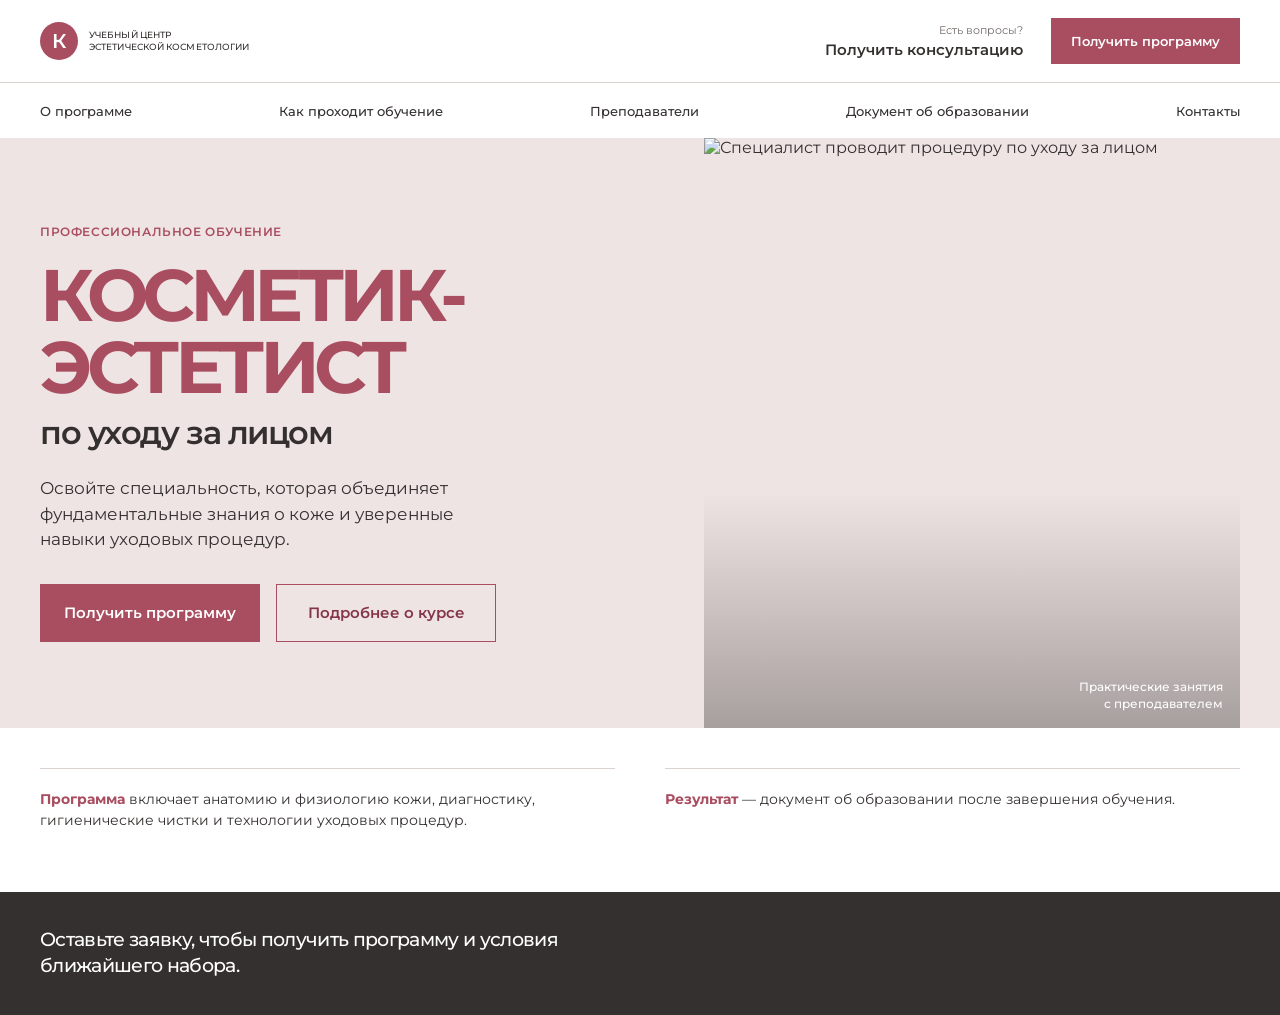
==== commit 34cc7a25: "Build Figma-based hero layout" ====
--- a/client-demo/index.html
+++ b/client-demo/index.html
@@ -4,65 +4,79 @@
     <meta charset="UTF-8">
     <meta name="viewport" content="width=device-width, initial-scale=1.0">
     <meta name="description" content="Профессиональное обучение косметиков-эстетистов по уходу за лицом.">
-    <title>Косметик-эстетист — учебный центр</title>
+    <title>Козырь — учебный центр эстетической косметологии</title>
     <link rel="preconnect" href="https://fonts.googleapis.com">
     <link rel="preconnect" href="https://fonts.gstatic.com" crossorigin>
-    <link href="https://fonts.googleapis.com/css2?family=Montserrat:wght@400;500;600&display=swap" rel="stylesheet">
+    <link href="https://fonts.googleapis.com/css2?family=Montserrat:wght@400;500;600;700&display=swap" rel="stylesheet">
     <link rel="stylesheet" href="styles.css">
     <script src="script.js" defer></script>
   </head>
   <body>
-    <section class="hero" id="hero">
-      <header class="header">
-        <a class="header__logo" href="#hero">Козырь<span>академия</span></a>
-        <p class="header__descriptor">Эстетическая<br>косметология</p>
-        <nav class="header__navigation" aria-label="Основная навигация">
-          <a href="#program">Программа</a>
-          <a href="#contact">Консультация</a>
-        </nav>
+    <header class="header">
+      <div class="header__top container">
+        <a class="header__brand" href="#hero" aria-label="На главную">
+          <span class="header__brand-sign">К</span>
+          <span class="header__brand-copy">Учебный центр<br>эстетической косметологии</span>
+        </a>
+        <div class="header__contact">
+          <span class="header__contact-label">Есть вопросы?</span>
+          <a href="#contact">Получить консультацию</a>
+        </div>
+        <a class="header__top-button" href="#contact">Получить программу</a>
         <button class="header__menu-button" type="button" aria-label="Открыть меню" aria-expanded="false">
-          <span>Меню</span>
-          <i aria-hidden="true"><b></b><b></b><b></b></i>
+          <span></span><span></span><span></span>
         </button>
-      </header>
-      <nav class="mobile-menu" aria-label="Мобильная навигация" hidden>
-        <a href="#program">Программа обучения</a>
-        <a href="#benefits">О профессии</a>
-        <a href="#contact">Получить консультацию</a>
+      </div>
+      <nav class="header__navigation" aria-label="Основная навигация">
+        <div class="container header__navigation-inner">
+          <a href="#program">О программе</a>
+          <a href="#format">Как проходит обучение</a>
+          <a href="#teachers">Преподаватели</a>
+          <a href="#document">Документ об образовании</a>
+          <a href="#contact">Контакты</a>
+        </div>
       </nav>
+      <nav class="header__mobile-navigation" aria-label="Мобильная навигация" hidden>
+        <a href="#program">О программе</a>
+        <a href="#format">Как проходит обучение</a>
+        <a href="#teachers">Преподаватели</a>
+        <a href="#document">Документ об образовании</a>
+        <a href="#contact">Получить программу</a>
+      </nav>
+    </header>
 
-      <div class="hero__layout">
-        <div class="hero__introduction">
-          <p class="hero__label">Профессиональное обучение / 2026</p>
-          <h1 class="hero__title">Косметик<br><em>эстетист</em></h1>
-          <p class="hero__specialty">По уходу за лицом</p>
+    <main>
+      <section class="hero" id="hero">
+        <div class="container hero__inner">
+          <div class="hero__content">
+            <p class="hero__eyebrow">Профессиональное обучение</p>
+            <h1 class="hero__title">Косметик-<br>эстетист</h1>
+            <p class="hero__subtitle">по уходу за лицом</p>
+            <p class="hero__description">Освойте специальность, которая объединяет фундаментальные знания о коже и уверенные навыки уходовых процедур.</p>
+            <div class="hero__actions">
+              <a class="button button--primary" href="#contact">Получить программу</a>
+              <a class="button button--secondary" href="#program">Подробнее о курсе</a>
+            </div>
+          </div>
+          <div class="hero__photo">
+            <img src="https://images.unsplash.com/photo-1570172619644-dfd03ed5d881?auto=format&fit=crop&w=1600&q=88" alt="Специалист проводит процедуру по уходу за лицом">
+            <p>Практические занятия<br>с преподавателем</p>
+          </div>
         </div>
+      </section>
 
-        <div class="hero__artwork">
-          <img src="https://images.unsplash.com/photo-1570172619644-dfd03ed5d881?auto=format&fit=crop&w=1800&q=90" alt="Процедура по уходу за лицом">
-          <p class="hero__artwork-caption">Практика —<br>основа профессии</p>
+      <section class="benefits" id="program">
+        <div class="container benefits__inner">
+          <p id="format"><strong>Программа</strong> включает анатомию и физиологию кожи, диагностику, гигиенические чистки и технологии уходовых процедур.</p>
+          <p id="document"><strong>Результат</strong> — документ об образовании после завершения обучения.</p>
         </div>
-
-        <div class="hero__information" id="benefits">
-          <p class="hero__statement">Научим понимать кожу, уверенно выполнять уходовые процедуры и выстраивать профессиональную практику.</p>
-          <a class="hero__application" href="#contact">Получить программу <span aria-hidden="true">↘</span></a>
-          <dl class="hero__details" id="program">
-            <div>
-              <dt>Формат</dt>
-              <dd>Теория и практика</dd>
-            </div>
-            <div>
-              <dt>Результат</dt>
-              <dd>Документ об образовании</dd>
-            </div>
-          </dl>
-        </div>
-      </div>
-      <p class="hero__vertical-note">Лицензированная образовательная программа</p>
-    </section>
+      </section>
+    </main>
 
     <footer class="contact" id="contact">
-      <p>Получите программу обучения и информацию о ближайшем наборе.</p>
+      <div class="container">
+        <p id="teachers">Оставьте заявку, чтобы получить программу и условия ближайшего набора.</p>
+      </div>
     </footer>
   </body>
 </html>
--- a/client-demo/styles.css
+++ b/client-demo/styles.css
@@ -1,11 +1,12 @@
 :root {
-  --night: #211f1d;
-  --paper: #f4f0e9;
-  --muted: #ddd5ca;
-  --accent: #bd5544;
-  --ink: #211f1d;
-  --line-light: rgba(244, 240, 233, 0.35);
-  --line-dark: rgba(33, 31, 29, 0.27);
+  --surface: #f7f4f0;
+  --surface-tint: #eee4e3;
+  --ink: #34302f;
+  --muted: #726b69;
+  --brand: #a94d60;
+  --brand-dark: #853548;
+  --line: #dcd2d0;
+  --white: #ffffff;
 }
 
 * {
@@ -19,8 +20,8 @@
 body {
   min-width: 320px;
   margin: 0;
-  color: var(--night);
-  background: var(--paper);
+  color: var(--ink);
+  background: var(--surface);
   font-family: "Montserrat", Arial, sans-serif;
   -webkit-font-smoothing: antialiased;
 }
@@ -30,389 +31,405 @@
   text-decoration: none;
 }
 
-.hero {
-  position: relative;
-  min-height: 100svh;
-  overflow: hidden;
-  color: var(--paper);
-  background: var(--night);
+.container {
+  width: min(100% - 40px, 1280px);
+  margin: 0 auto;
 }
 
 .header {
   position: relative;
   z-index: 3;
-  display: grid;
-  grid-template-columns: 1fr auto;
+  background: var(--white);
+}
+
+.header__top {
+  display: flex;
   align-items: center;
   min-height: 76px;
-  padding: 0 18px;
-  border-bottom: 1px solid var(--line-light);
-}
-
-.header__logo {
-  font-size: 23px;
+}
+
+.header__brand {
+  display: inline-flex;
+  align-items: center;
+  gap: 11px;
+}
+
+.header__brand-sign {
+  display: grid;
+  width: 38px;
+  height: 38px;
+  place-items: center;
+  border-radius: 50%;
+  color: var(--white);
+  background: var(--brand);
+  font-size: 20px;
   font-weight: 600;
-  letter-spacing: -0.08em;
-}
-
-.header__logo span {
-  margin-left: 5px;
-  color: var(--accent);
-  font-size: 10px;
-  font-weight: 600;
-  letter-spacing: 0.02em;
+}
+
+.header__brand-copy {
+  font-size: 9px;
+  font-weight: 500;
+  line-height: 1.35;
+  letter-spacing: 0.01em;
   text-transform: uppercase;
 }
 
-.header__descriptor,
+.header__contact,
+.header__top-button,
 .header__navigation {
   display: none;
 }
 
 .header__menu-button {
+  display: grid;
+  width: 45px;
+  height: 45px;
+  margin-left: auto;
+  padding: 14px 12px;
+  gap: 5px;
+  border: 1px solid var(--line);
+  background: var(--white);
+}
+
+.header__menu-button span {
+  display: block;
+  width: 100%;
+  height: 1px;
+  background: var(--ink);
+  transition: transform 0.2s ease, opacity 0.2s ease;
+}
+
+.header__menu-button[aria-expanded="true"] span:first-child {
+  transform: translateY(6px) rotate(45deg);
+}
+
+.header__menu-button[aria-expanded="true"] span:nth-child(2) {
+  opacity: 0;
+}
+
+.header__menu-button[aria-expanded="true"] span:last-child {
+  transform: translateY(-6px) rotate(-45deg);
+}
+
+.header__mobile-navigation {
+  position: absolute;
+  top: 100%;
+  right: 0;
+  left: 0;
+  display: grid;
+  padding: 9px 20px 20px;
+  border-top: 1px solid var(--line);
+  background: var(--white);
+  box-shadow: 0 12px 25px rgba(52, 48, 47, 0.09);
+}
+
+.header__mobile-navigation[hidden] {
+  display: none;
+}
+
+.header__mobile-navigation a {
+  padding: 15px 0;
+  border-bottom: 1px solid var(--line);
+  font-size: 15px;
+  font-weight: 500;
+}
+
+.header__mobile-navigation a:last-child {
+  margin-top: 12px;
+  padding: 17px;
+  border: 0;
+  color: var(--white);
+  background: var(--brand);
+  text-align: center;
+}
+
+.hero {
+  background: var(--surface-tint);
+}
+
+.hero__inner {
+  display: flex;
+  flex-direction: column;
+}
+
+.hero__content {
+  padding: 46px 0 32px;
+}
+
+.hero__eyebrow {
+  margin: 0 0 20px;
+  color: var(--brand);
+  font-size: 12px;
+  font-weight: 600;
+  letter-spacing: 0.05em;
+  text-transform: uppercase;
+}
+
+.hero__title {
+  margin: 0;
+  color: var(--brand);
+  font-size: clamp(43px, 13vw, 70px);
+  font-weight: 700;
+  line-height: 0.98;
+  letter-spacing: -0.075em;
+  text-transform: uppercase;
+}
+
+.hero__subtitle {
+  margin: 13px 0 0;
+  font-size: clamp(22px, 6.4vw, 32px);
+  font-weight: 600;
+  line-height: 1.1;
+  letter-spacing: -0.045em;
+}
+
+.hero__description {
+  max-width: 460px;
+  margin: 22px 0 0;
+  color: var(--ink);
+  font-size: 16px;
+  font-weight: 400;
+  line-height: 1.5;
+}
+
+.hero__actions {
+  display: grid;
+  gap: 12px;
+  margin-top: 28px;
+}
+
+.button {
   display: flex;
   align-items: center;
-  gap: 8px;
-  padding: 0;
-  border: 0;
-  color: var(--paper);
-  background: none;
-  font: inherit;
-  font-size: 12px;
+  justify-content: center;
+  min-height: 58px;
+  padding: 0 22px;
+  font-size: 15px;
   font-weight: 600;
-  letter-spacing: 0.09em;
-  text-transform: uppercase;
-}
-
-.header__menu-button i {
-  display: grid;
-  gap: 4px;
-  width: 16px;
-}
-
-.header__menu-button i b {
-  display: block;
-  width: 16px;
-  height: 1px;
-  background: var(--paper);
-  transition: opacity 0.2s ease, transform 0.2s ease;
-}
-
-.header__menu-button[aria-expanded="true"] i b:first-child {
-  transform: translateY(5px) rotate(45deg);
-}
-
-.header__menu-button[aria-expanded="true"] i b:nth-child(2) {
-  opacity: 0;
-}
-
-.header__menu-button[aria-expanded="true"] i b:last-child {
-  transform: translateY(-5px) rotate(-45deg);
-}
-
-.mobile-menu {
-  position: absolute;
-  z-index: 2;
-  top: 76px;
-  right: 0;
-  left: 0;
-  padding: 18px;
-  color: var(--ink);
-  background: var(--paper);
-}
-
-.mobile-menu[hidden] {
-  display: none;
-}
-
-.mobile-menu a {
-  display: block;
-  padding: 14px 0;
-  border-bottom: 1px solid var(--line-dark);
-  font-size: 16px;
-  font-weight: 600;
-}
-
-.mobile-menu a:last-child {
-  border: 0;
-}
-
-.hero__layout {
-  display: flex;
-  flex-direction: column;
-}
-
-.hero__introduction {
+  text-align: center;
+}
+
+.button--primary {
+  color: var(--white);
+  background: var(--brand);
+}
+
+.button--secondary {
+  border: 1px solid var(--brand);
+  color: var(--brand-dark);
+}
+
+.hero__photo {
   position: relative;
-  z-index: 1;
-  padding: 48px 20px 32px;
-}
-
-.hero__label {
-  margin: 0 0 27px;
-  color: var(--accent);
-  font-size: 12px;
-  font-weight: 600;
-  letter-spacing: 0.09em;
-  text-transform: uppercase;
-}
-
-.hero__title {
-  margin: 0;
-  font-size: clamp(52px, 15vw, 78px);
-  font-weight: 500;
-  line-height: 0.86;
-  letter-spacing: -0.095em;
-}
-
-.hero__title em {
-  display: block;
-  margin-left: 0.46em;
-  color: var(--accent);
-  font-style: normal;
-}
-
-.hero__specialty {
-  margin: 25px 0 0;
-  font-size: 17px;
-  font-weight: 500;
-  letter-spacing: -0.04em;
-}
-
-.hero__artwork {
-  position: relative;
-  height: 267px;
-  margin-left: 13.5vw;
+  height: 318px;
   overflow: hidden;
 }
 
-.hero__artwork::after {
+.hero__photo::after {
   position: absolute;
   inset: 0;
-  background: linear-gradient(90deg, rgba(24, 32, 28, 0.28), transparent 50%);
+  background: linear-gradient(0deg, rgba(52, 48, 47, 0.38), transparent 40%);
   content: "";
 }
 
-.hero__artwork img {
+.hero__photo img {
   display: block;
   width: 100%;
   height: 100%;
   object-fit: cover;
   object-position: center;
-  filter: saturate(0.82) contrast(1.1);
-}
-
-.hero__artwork-caption {
+  filter: saturate(0.82);
+}
+
+.hero__photo p {
   position: absolute;
   z-index: 1;
-  bottom: 13px;
-  left: 14px;
+  right: 17px;
+  bottom: 15px;
   margin: 0;
+  color: var(--white);
   font-size: 12px;
-  font-weight: 600;
-  line-height: 1.4;
-  letter-spacing: 0.035em;
-  text-transform: uppercase;
-}
-
-.hero__information {
-  position: relative;
-  padding: 32px 20px 30px;
-  color: var(--ink);
-  background: var(--paper);
-}
-
-.hero__statement {
-  max-width: 370px;
-  margin: 0;
-  font-size: 18px;
-  font-weight: 500;
-  line-height: 1.39;
-  letter-spacing: -0.04em;
-}
-
-.hero__application {
-  display: flex;
-  align-items: center;
-  justify-content: space-between;
-  min-height: 62px;
-  margin-top: 25px;
-  padding: 0 15px;
-  color: var(--paper);
-  background: var(--accent);
-  font-size: 15px;
-  font-weight: 600;
-}
-
-.hero__application span {
-  color: var(--paper);
-  font-size: 19px;
-  font-weight: 400;
-}
-
-.hero__details {
-  display: grid;
-  grid-template-columns: 1fr 1fr;
-  gap: 15px;
-  margin: 31px 0 0;
-}
-
-.hero__details div {
-  padding-top: 10px;
-  border-top: 1px solid var(--line-dark);
-}
-
-.hero__details dt {
-  margin-bottom: 8px;
-  font-size: 11px;
-  font-weight: 600;
-  letter-spacing: 0.07em;
-  text-transform: uppercase;
-}
-
-.hero__details dd {
-  margin: 0;
-  font-size: 13px;
   font-weight: 500;
   line-height: 1.4;
-}
-
-.hero__vertical-note {
-  display: none;
+  text-align: right;
+}
+
+.benefits {
+  background: var(--white);
+}
+
+.benefits__inner {
+  display: grid;
+  gap: 0;
+  padding: 29px 0;
+}
+
+.benefits p {
+  margin: 0;
+  padding: 20px 0;
+  border-top: 1px solid var(--line);
+  font-size: 14px;
+  line-height: 1.52;
+}
+
+.benefits p:last-child {
+  border-bottom: 1px solid var(--line);
+}
+
+.benefits strong {
+  color: var(--brand);
 }
 
 .contact {
-  padding: 35px 20px;
-  background: var(--paper);
+  padding: 35px 0;
+  color: var(--white);
+  background: var(--ink);
 }
 
 .contact p {
-  max-width: 400px;
+  max-width: 540px;
   margin: 0;
   font-size: 19px;
   font-weight: 500;
-  line-height: 1.38;
-  letter-spacing: -0.04em;
-}
-
-@media (min-width: 740px) {
-  .header {
-    grid-template-columns: max-content 1fr max-content max-content;
-    gap: 29px;
-    min-height: 76px;
-    padding: 0 42px;
-  }
-
-  .header__descriptor {
+  line-height: 1.4;
+  letter-spacing: -0.035em;
+}
+
+@media (min-width: 760px) {
+  .container {
+    width: min(100% - 80px, 1280px);
+  }
+
+  .header__top {
+    min-height: 82px;
+  }
+
+  .header__contact {
+    display: grid;
+    gap: 3px;
+    margin-left: auto;
+    text-align: right;
+  }
+
+  .header__contact-label {
+    color: var(--muted);
+    font-size: 11px;
+  }
+
+  .header__contact a {
+    font-size: 15px;
+    font-weight: 600;
+  }
+
+  .header__top-button {
+    display: inline-flex;
+    align-items: center;
+    justify-content: center;
+    min-height: 46px;
+    margin-left: 28px;
+    padding: 0 20px;
+    color: var(--white);
+    background: var(--brand);
+    font-size: 13px;
+    font-weight: 600;
+  }
+
+  .header__menu-button,
+  .header__mobile-navigation {
+    display: none;
+  }
+
+  .header__navigation {
     display: block;
-    margin: 0;
-    color: rgba(244, 240, 233, 0.63);
-    font-size: 10px;
-    font-weight: 500;
-    line-height: 1.35;
-    letter-spacing: 0.04em;
-    text-transform: uppercase;
-  }
-
-  .header__navigation {
+    border-top: 1px solid var(--line);
+  }
+
+  .header__navigation-inner {
     display: flex;
-    gap: 22px;
-    justify-content: flex-end;
+    min-height: 55px;
+    align-items: center;
+    justify-content: space-between;
+    gap: 18px;
   }
 
   .header__navigation a {
-    color: rgba(244, 240, 233, 0.83);
     font-size: 13px;
     font-weight: 500;
-  }
-
-  .header__menu-button,
-  .mobile-menu {
-    display: none;
-  }
-
-  .hero__layout {
+    white-space: nowrap;
+  }
+
+  .hero__inner {
     display: grid;
-    grid-template-columns: 1.08fr 0.92fr;
-    grid-template-rows: minmax(355px, 0.94fr) minmax(255px, 0.6fr);
-    min-height: calc(100svh - 76px);
-  }
-
-  .hero__introduction {
-    padding: clamp(54px, 8vh, 109px) 6.2vw 42px;
+    grid-template-columns: minmax(0, 0.94fr) minmax(360px, 0.76fr);
+    min-height: 550px;
+  }
+
+  .hero__content {
+    display: flex;
+    flex-direction: column;
+    justify-content: center;
+    padding: 64px 6.8vw 64px 0;
   }
 
   .hero__title {
-    font-size: clamp(66px, 8.3vw, 134px);
-  }
-
-  .hero__specialty {
-    margin-top: 34px;
-    font-size: 16px;
-  }
-
-  .hero__artwork {
-    grid-row: span 2;
+    font-size: clamp(52px, 5.7vw, 82px);
+  }
+
+  .hero__description {
+    margin-top: 26px;
+    font-size: 17px;
+  }
+
+  .hero__actions {
+    display: flex;
+    gap: 16px;
+    margin-top: 31px;
+  }
+
+  .button {
+    min-width: 220px;
+  }
+
+  .hero__photo {
     height: auto;
-    margin-left: 0;
-  }
-
-  .hero__artwork img {
-    object-position: 55% center;
-  }
-
-  .hero__artwork-caption {
-    right: 28px;
-    bottom: 26px;
-    left: auto;
-  }
-
-  .hero__information {
-    padding: 37px 6.2vw 36px;
-  }
-
-  .hero__statement {
-    max-width: 390px;
-    font-size: 19px;
-  }
-
-  .hero__application {
-    width: 235px;
-    margin-top: 25px;
-  }
-
-  .hero__details {
-    max-width: 390px;
-    margin-top: 30px;
-  }
-
-  .hero__vertical-note {
-    position: absolute;
-    bottom: 33px;
-    left: 18px;
-    display: block;
-    margin: 0;
-    color: rgba(244, 240, 233, 0.52);
-    font-size: 10px;
-    font-weight: 600;
-    letter-spacing: 0.1em;
-    text-transform: uppercase;
-    transform: rotate(-90deg);
-    transform-origin: left bottom;
-  }
-
-  .contact {
-    padding: 41px 6.2vw;
+    min-height: 550px;
+  }
+
+  .benefits__inner {
+    grid-template-columns: 1fr 1fr;
+    gap: 50px;
+    padding: 40px 0;
+  }
+
+  .benefits p,
+  .benefits p:last-child {
+    border-bottom: 0;
+  }
+}
+
+@media (min-width: 1120px) {
+  .hero__content {
+    padding-right: 9vw;
+  }
+
+  .hero__photo {
+    min-height: 590px;
   }
 }
 
 @media (hover: hover) {
-  .header__navigation a:hover {
-    color: var(--accent);
-  }
-
-  .hero__application:hover {
-    color: var(--paper);
-    background: var(--night);
-  }
-}
+  .header__navigation a:hover,
+  .header__contact a:hover {
+    color: var(--brand);
+  }
+
+  .header__top-button:hover,
+  .button--primary:hover {
+    background: var(--brand-dark);
+  }
+
+  .button--secondary:hover {
+    color: var(--white);
+    background: var(--brand);
+  }
+}
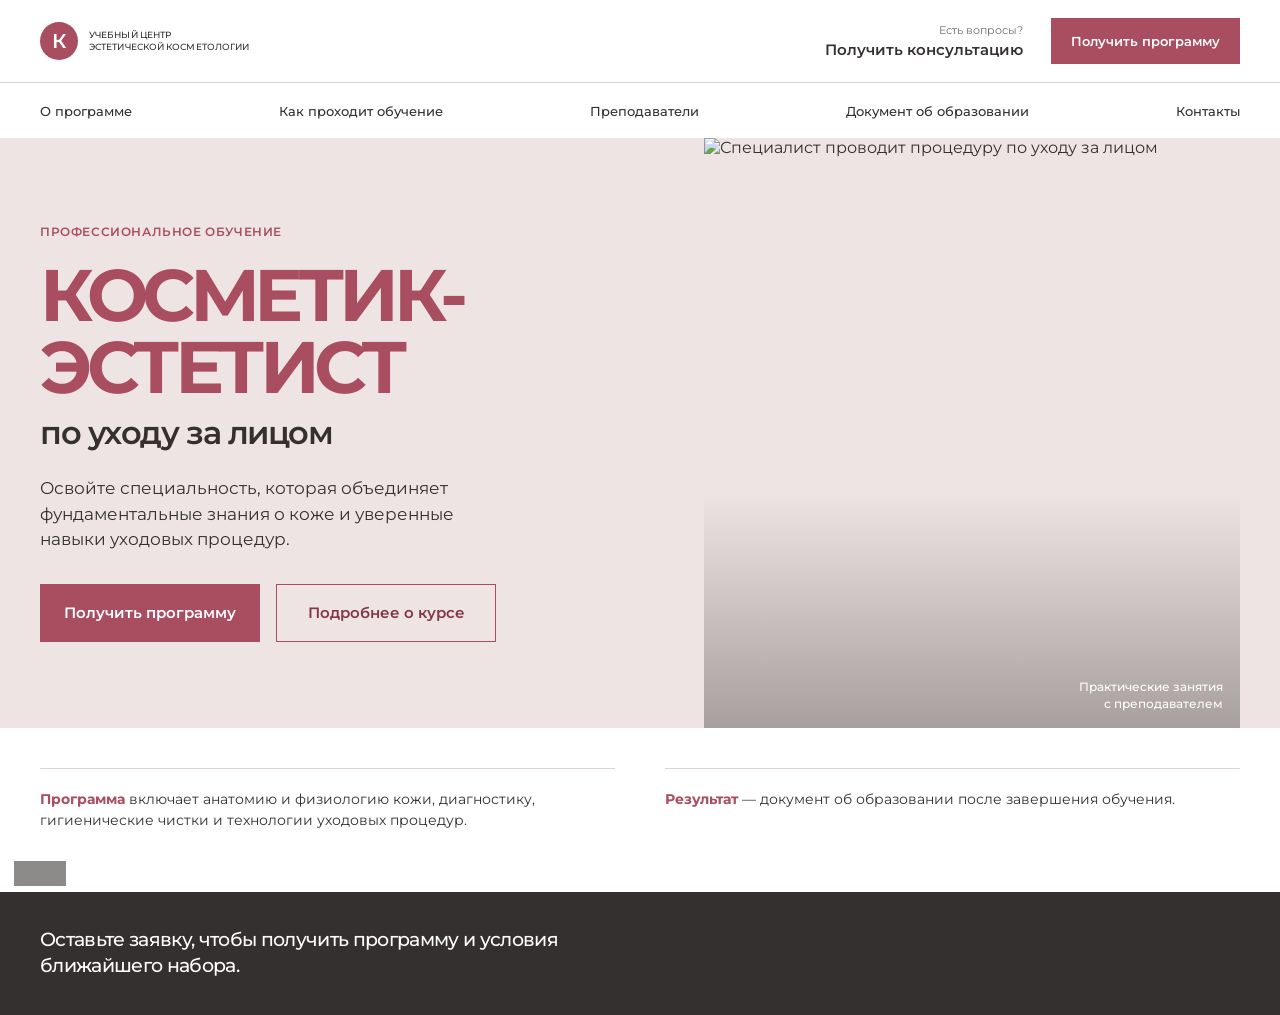
==== commit a7f1232d: "Add concept mode switch" ====
--- a/client-demo/index.html
+++ b/client-demo/index.html
@@ -78,5 +78,9 @@
         <p id="teachers">Оставьте заявку, чтобы получить программу и условия ближайшего набора.</p>
       </div>
     </footer>
+    <nav class="mode-switch" aria-label="Переключение концептов">
+      <a class="mode-switch__item mode-switch__item--active" href="./" aria-current="page">01</a>
+      <a class="mode-switch__item" href="archive/hero-concept-v1/">02</a>
+    </nav>
   </body>
 </html>
--- a/client-demo/styles.css
+++ b/client-demo/styles.css
@@ -295,6 +295,33 @@
   letter-spacing: -0.035em;
 }
 
+.mode-switch {
+  position: fixed;
+  z-index: 10;
+  bottom: 14px;
+  left: 14px;
+  display: flex;
+  overflow: hidden;
+  border: 1px solid rgba(255, 255, 255, 0.35);
+  background: rgba(52, 48, 47, 0.56);
+  backdrop-filter: blur(8px);
+}
+
+.mode-switch__item {
+  display: grid;
+  width: 25px;
+  height: 23px;
+  place-items: center;
+  color: rgba(255, 255, 255, 0.74);
+  font-size: 9px;
+  font-weight: 600;
+}
+
+.mode-switch__item--active {
+  color: var(--ink);
+  background: var(--white);
+}
+
 @media (min-width: 760px) {
   .container {
     width: min(100% - 80px, 1280px);
@@ -432,4 +459,9 @@
     color: var(--white);
     background: var(--brand);
   }
-}
+
+  .mode-switch__item:not(.mode-switch__item--active):hover {
+    color: var(--white);
+    background: rgba(255, 255, 255, 0.16);
+  }
+}
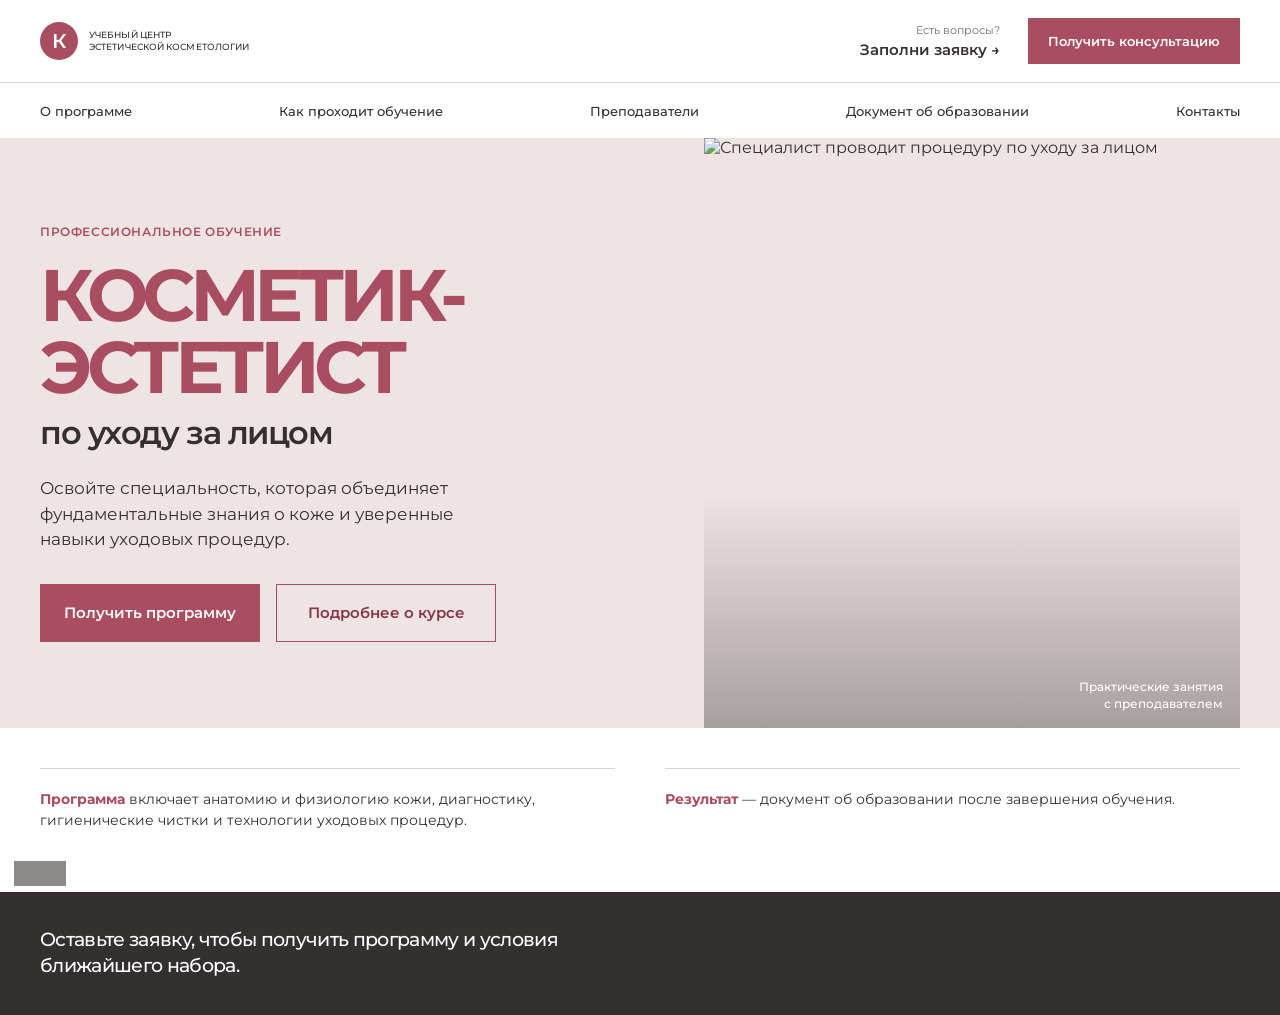
==== commit 84254d4d: "Clarify header consultation action" ====
--- a/client-demo/index.html
+++ b/client-demo/index.html
@@ -20,9 +20,9 @@
         </a>
         <div class="header__contact">
           <span class="header__contact-label">Есть вопросы?</span>
-          <a href="#contact">Получить консультацию</a>
+          <span class="header__contact-text">Заполни заявку →</span>
         </div>
-        <a class="header__top-button" href="#contact">Получить программу</a>
+        <a class="header__top-button" href="#contact">Получить консультацию</a>
         <button class="header__menu-button" type="button" aria-label="Открыть меню" aria-expanded="false">
           <span></span><span></span><span></span>
         </button>
@@ -41,7 +41,7 @@
         <a href="#format">Как проходит обучение</a>
         <a href="#teachers">Преподаватели</a>
         <a href="#document">Документ об образовании</a>
-        <a href="#contact">Получить программу</a>
+        <a href="#contact">Получить консультацию</a>
       </nav>
     </header>
 
--- a/client-demo/styles.css
+++ b/client-demo/styles.css
@@ -343,7 +343,7 @@
     font-size: 11px;
   }
 
-  .header__contact a {
+  .header__contact-text {
     font-size: 15px;
     font-weight: 600;
   }
@@ -445,8 +445,7 @@
 }
 
 @media (hover: hover) {
-  .header__navigation a:hover,
-  .header__contact a:hover {
+  .header__navigation a:hover {
     color: var(--brand);
   }
 
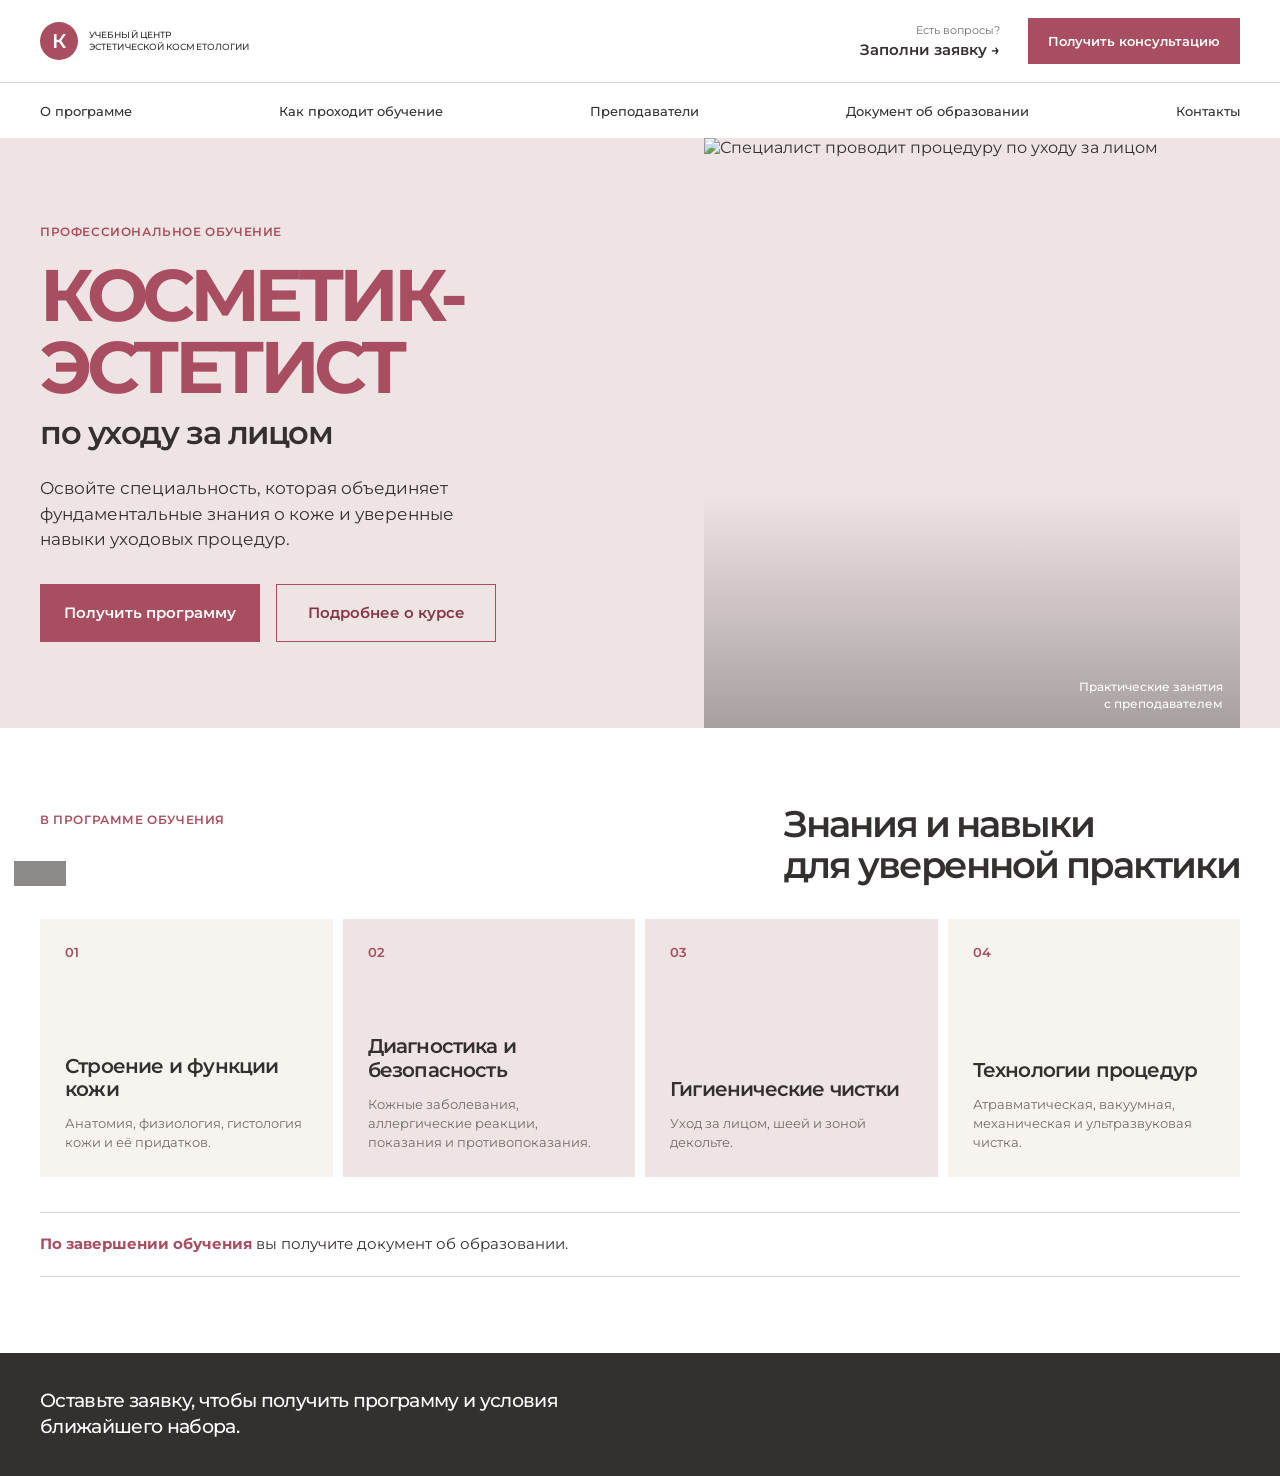
==== commit f2156f89: "Add course program cards" ====
--- a/client-demo/index.html
+++ b/client-demo/index.html
@@ -67,8 +67,33 @@
 
       <section class="benefits" id="program">
         <div class="container benefits__inner">
-          <p id="format"><strong>Программа</strong> включает анатомию и физиологию кожи, диагностику, гигиенические чистки и технологии уходовых процедур.</p>
-          <p id="document"><strong>Результат</strong> — документ об образовании после завершения обучения.</p>
+          <div class="benefits__heading">
+            <p>В программе обучения</p>
+            <h2>Знания и навыки<br>для уверенной практики</h2>
+          </div>
+          <div class="benefits__grid" id="format">
+            <article class="benefits__card">
+              <span class="benefits__card-number">01</span>
+              <h3>Строение и функции кожи</h3>
+              <p>Анатомия, физиология, гистология кожи и её придатков.</p>
+            </article>
+            <article class="benefits__card">
+              <span class="benefits__card-number">02</span>
+              <h3>Диагностика и безопасность</h3>
+              <p>Кожные заболевания, аллергические реакции, показания и противопоказания.</p>
+            </article>
+            <article class="benefits__card">
+              <span class="benefits__card-number">03</span>
+              <h3>Гигиенические чистки</h3>
+              <p>Уход за лицом, шеей и зоной декольте.</p>
+            </article>
+            <article class="benefits__card">
+              <span class="benefits__card-number">04</span>
+              <h3>Технологии процедур</h3>
+              <p>Атравматическая, вакуумная, механическая и ультразвуковая чистка.</p>
+            </article>
+          </div>
+          <p class="benefits__document" id="document"><strong>По завершении обучения</strong> вы получите документ об образовании.</p>
         </div>
       </section>
     </main>
--- a/client-demo/styles.css
+++ b/client-demo/styles.css
@@ -156,7 +156,8 @@
   padding: 46px 0 32px;
 }
 
-.hero__eyebrow {
+.hero__eyebrow,
+.benefits__heading > p {
   margin: 0 0 20px;
   color: var(--brand);
   font-size: 12px;
@@ -255,28 +256,77 @@
 }
 
 .benefits {
+  padding: 48px 0;
   background: var(--white);
 }
 
-.benefits__inner {
+.benefits__heading {
+  margin-bottom: 26px;
+}
+
+.benefits__heading > p {
+  margin-bottom: 12px;
+}
+
+.benefits__heading h2 {
+  margin: 0;
+  font-size: clamp(25px, 7vw, 40px);
+  font-weight: 600;
+  line-height: 1.1;
+  letter-spacing: -0.055em;
+}
+
+.benefits__grid {
   display: grid;
-  gap: 0;
-  padding: 29px 0;
-}
-
-.benefits p {
+  gap: 10px;
+}
+
+.benefits__card {
+  display: flex;
+  min-height: 205px;
+  flex-direction: column;
+  padding: 20px;
+  background: var(--surface);
+}
+
+.benefits__card:nth-child(2),
+.benefits__card:nth-child(3) {
+  background: var(--surface-tint);
+}
+
+.benefits__card-number {
+  color: var(--brand);
+  font-size: 13px;
+  font-weight: 600;
+}
+
+.benefits__card h3 {
+  max-width: 245px;
+  margin: auto 0 12px;
+  font-size: 19px;
+  font-weight: 600;
+  line-height: 1.18;
+  letter-spacing: -0.04em;
+}
+
+.benefits__card p {
+  max-width: 280px;
   margin: 0;
-  padding: 20px 0;
+  color: var(--muted);
+  font-size: 13px;
+  line-height: 1.48;
+}
+
+.benefits__document {
+  margin: 27px 0 0;
+  padding: 17px 0;
   border-top: 1px solid var(--line);
+  border-bottom: 1px solid var(--line);
   font-size: 14px;
-  line-height: 1.52;
-}
-
-.benefits p:last-child {
-  border-bottom: 1px solid var(--line);
-}
-
-.benefits strong {
+  line-height: 1.5;
+}
+
+.benefits__document strong {
   color: var(--brand);
 }
 
@@ -422,15 +472,42 @@
     min-height: 550px;
   }
 
-  .benefits__inner {
-    grid-template-columns: 1fr 1fr;
-    gap: 50px;
-    padding: 40px 0;
-  }
-
-  .benefits p,
-  .benefits p:last-child {
-    border-bottom: 0;
+  .benefits {
+    padding: 76px 0;
+  }
+
+  .benefits__heading {
+    display: flex;
+    align-items: flex-start;
+    justify-content: space-between;
+    margin-bottom: 34px;
+  }
+
+  .benefits__heading > p {
+    margin-top: 8px;
+  }
+
+  .benefits__heading h2 {
+    font-size: 37px;
+  }
+
+  .benefits__grid {
+    grid-template-columns: repeat(4, 1fr);
+  }
+
+  .benefits__card {
+    min-height: 258px;
+    padding: 25px;
+  }
+
+  .benefits__card h3 {
+    font-size: 20px;
+  }
+
+  .benefits__document {
+    margin-top: 35px;
+    padding: 20px 0;
+    font-size: 15px;
   }
 }
 
